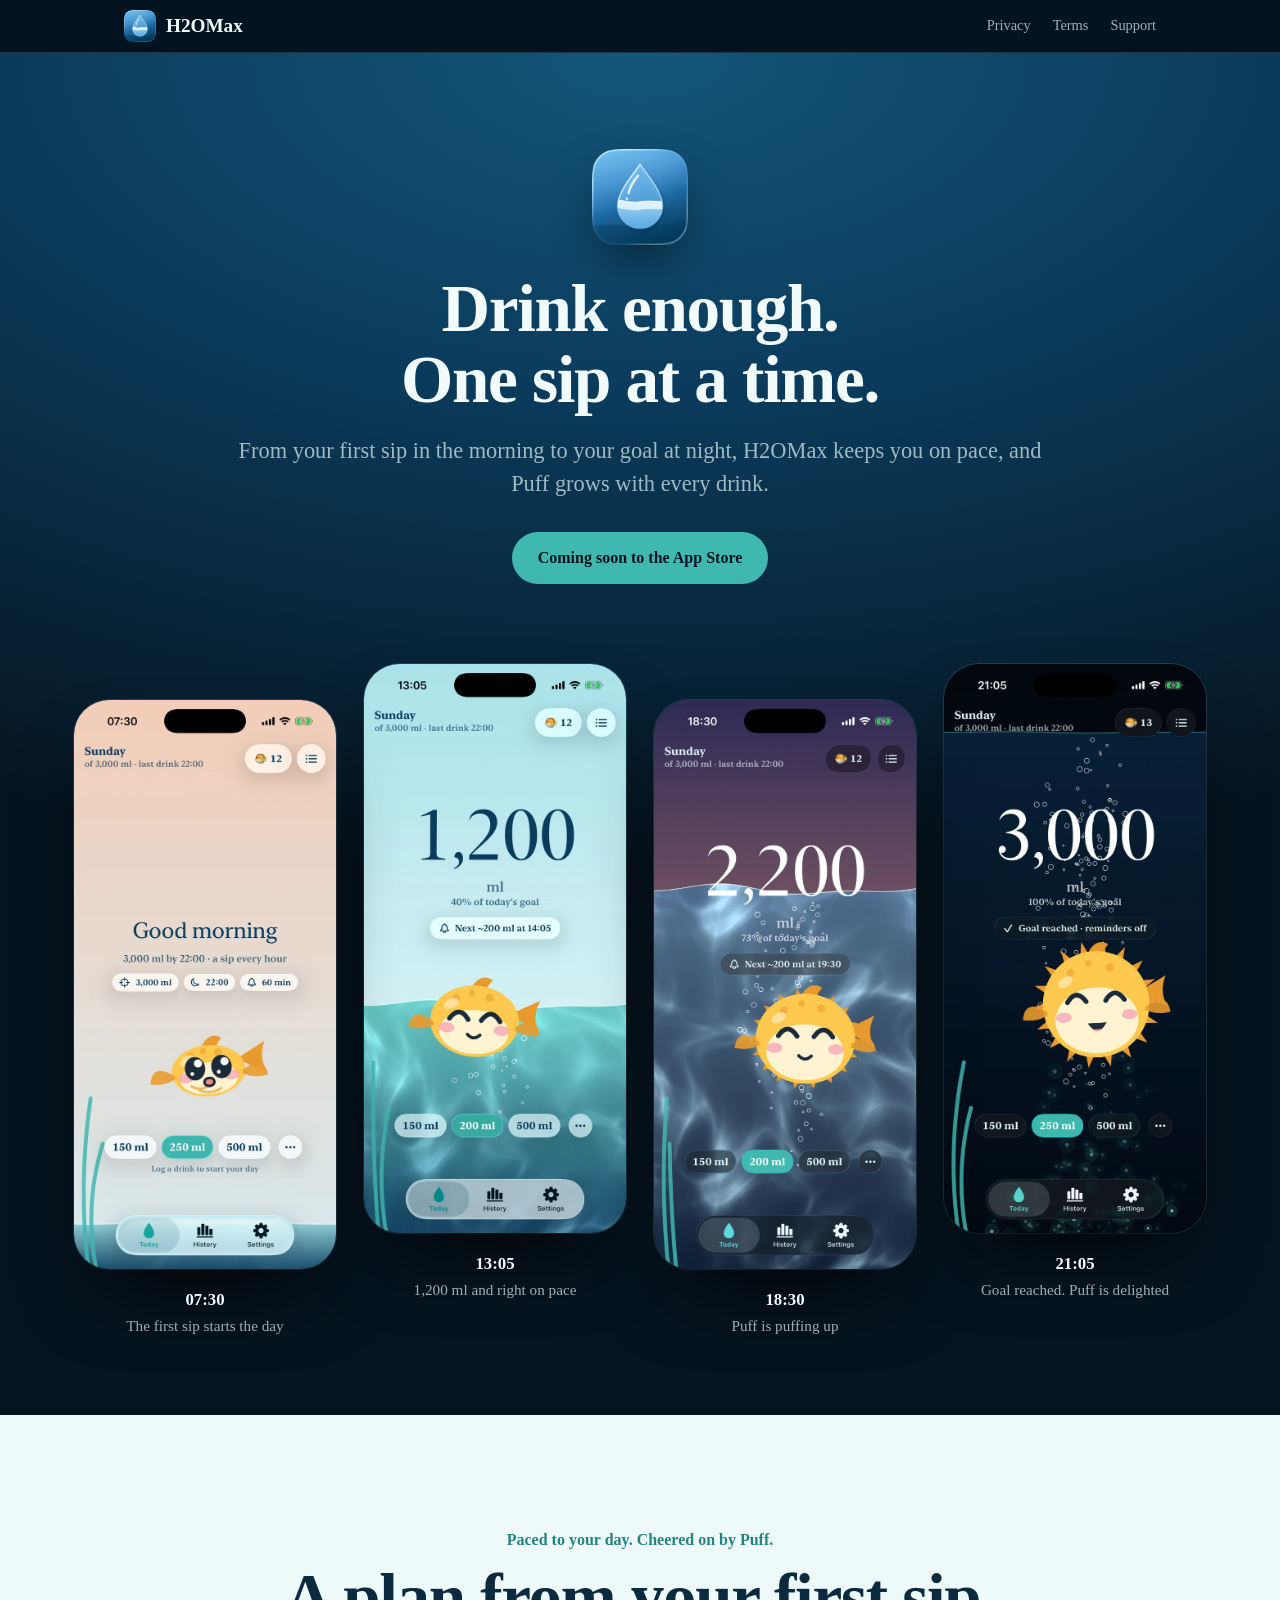
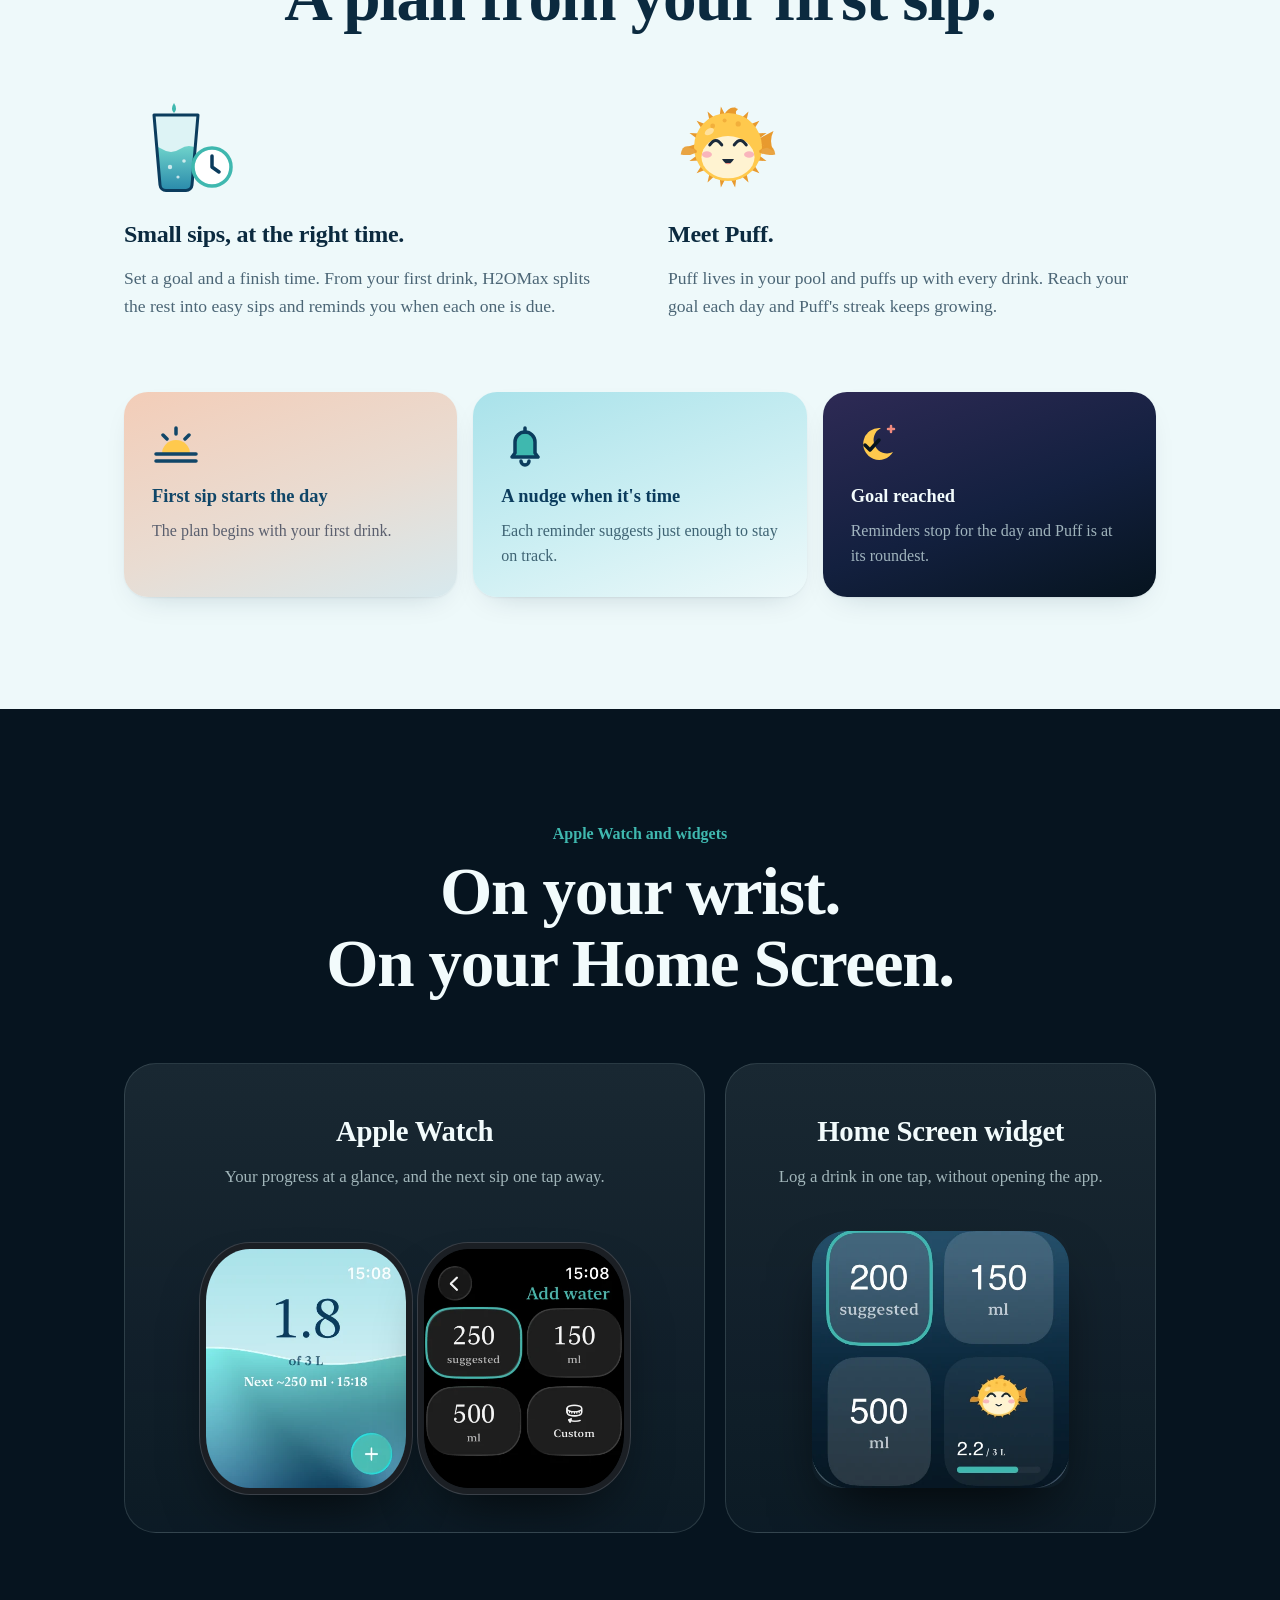
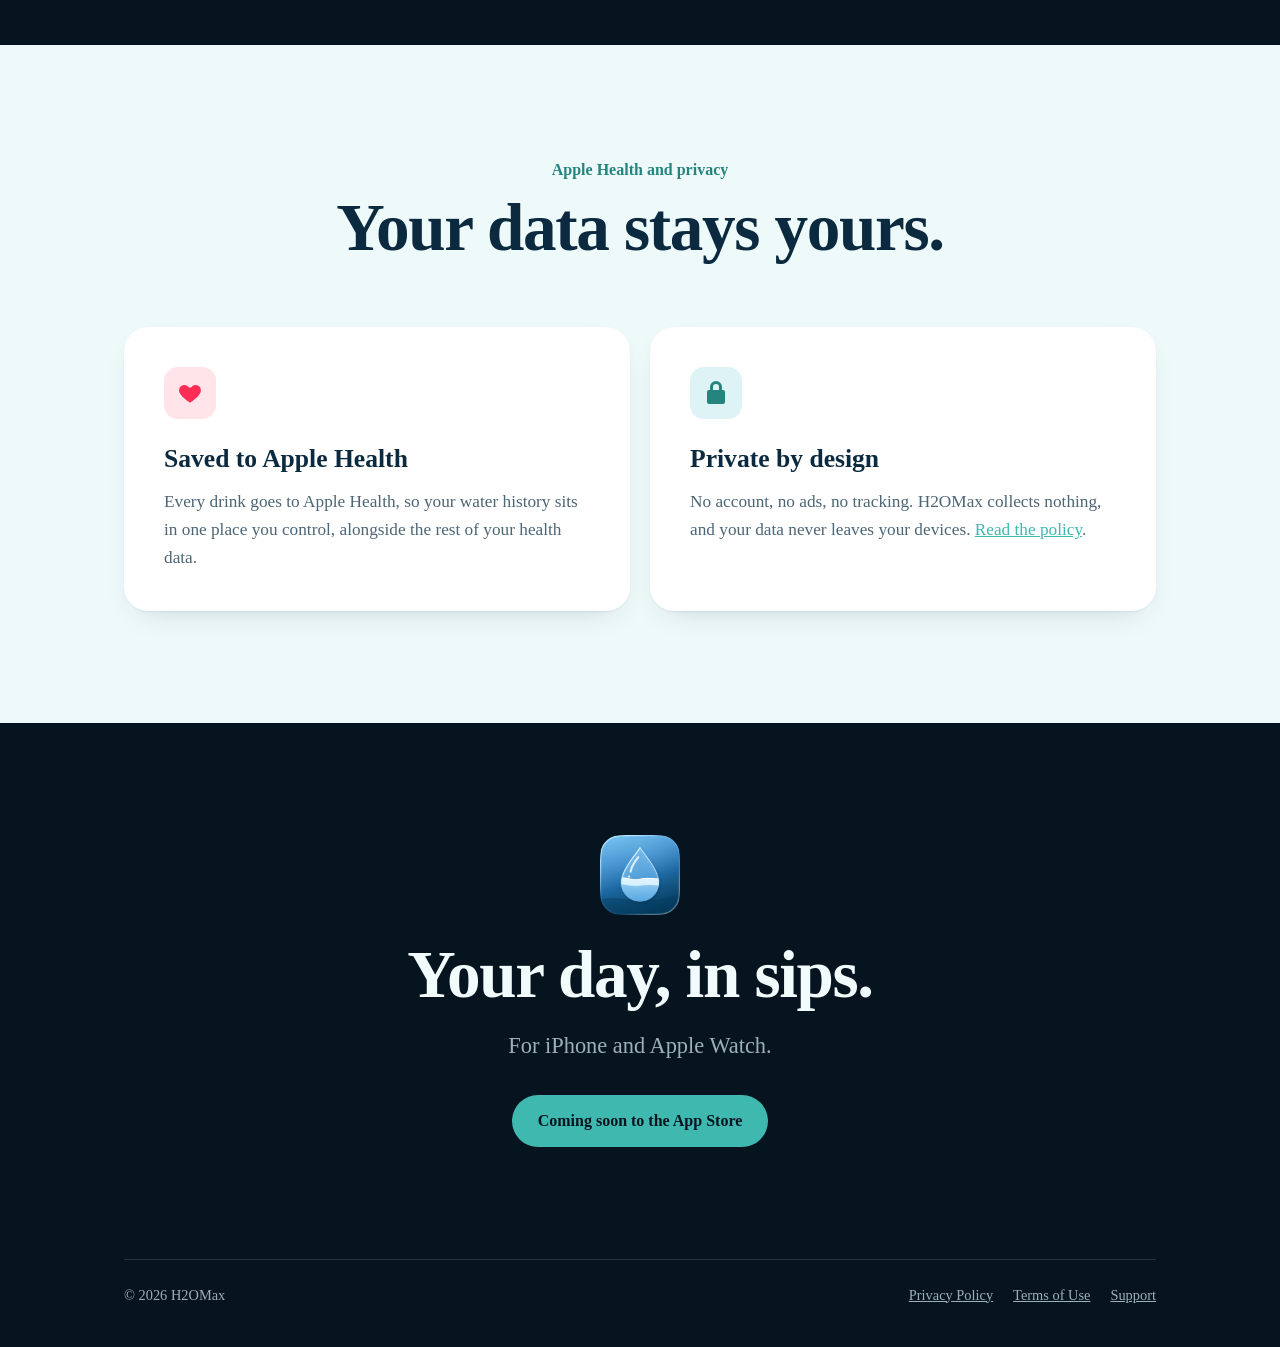
==== index.html @ 4004ba26 "Shorter copy, glass and Puff art, dawn/noon/night step cards, right-aligned footer links" ====
<!doctype html>
<html lang="en">
<head>
<meta charset="utf-8">
<meta name="viewport" content="width=device-width, initial-scale=1">
<title>H2OMax — drink enough water, one sip at a time</title>
<meta name="description" content="H2OMax paces your water through the day, reminds you when it's time for a sip, and saves every drink to Apple Health. With Puff, a pufferfish who lives in your pool.">
<meta property="og:title" content="H2OMax — drink enough water, one sip at a time">
<meta property="og:image" content="https://sajith.me/h2omax-app/img/icon.png">
<link rel="icon" href="img/icon.png">
<link rel="stylesheet" href="style.css">
</head>
<body class="home">
<header class="bar">
  <div class="wrap">
    <nav>
      <a class="brand" href="./"><img src="img/icon.png" alt="">H2OMax</a>
      <div class="links"><a href="privacy.html">Privacy</a><a href="terms.html">Terms</a><a href="support.html">Support</a></div>
    </nav>
  </div>
</header>

<main>
  <section class="hero center">
    <div class="wrap">
      <img class="icon" src="img/icon.png" alt="H2OMax app icon" width="96" height="96">
      <h1 class="headline">Drink enough.<br>One sip at a time.</h1>
      <p class="lede">From your first sip in the morning to your goal at night, H2OMax keeps you on pace, and Puff grows with every drink.</p>
      <a class="badge" href="#">Coming soon to the App Store</a>
    </div>
    <div class="day">
      <figure>
        <img class="phone" src="img/dawn.webp" alt="Dawn, 07:30: Good morning, 0 of 3,000 ml, Puff small and waiting" width="640" height="1391" fetchpriority="high">
        <figcaption><b>07:30</b>The first sip starts the day</figcaption>
      </figure>
      <figure>
        <img class="phone" src="img/noon.webp" alt="Noon, 13:05: 1,200 ml, 40% of the goal, next 200 ml at 14:05" width="640" height="1391">
        <figcaption><b>13:05</b>1,200 ml and right on pace</figcaption>
      </figure>
      <figure>
        <img class="phone" src="img/dusk.webp" alt="Dusk, 18:30: 2,200 ml, 73% of the goal, Puff puffing up" width="640" height="1391" loading="lazy">
        <figcaption><b>18:30</b>Puff is puffing up</figcaption>
      </figure>
      <figure>
        <img class="phone" src="img/night.webp" alt="Night, 21:05: 3,000 ml, goal reached, Puff fully round and happy" width="640" height="1391" loading="lazy">
        <figcaption><b>21:05</b>Goal reached. Puff is delighted</figcaption>
      </figure>
    </div>
  </section>

  <section class="light center">
    <div class="wrap reveal">
      <p class="eyebrow">Paced to your day. Cheered on by Puff.</p>
      <h2 class="headline">A plan from your first sip.</h2>
      <div class="story">
        <div>
          <img class="art-sm" src="img/sips.svg" alt="" width="120" height="100">
          <h3>Small sips, at the right time.</h3>
          <p>Set a goal and a finish time. From your first drink, H2OMax splits the rest into easy sips and reminds you when each one is due.</p>
        </div>
        <div>
          <img class="art-sm" src="img/puff.svg" alt="Puff, happy and fully puffed" width="120" height="100">
          <h3>Meet Puff.</h3>
          <p>Puff lives in your pool and puffs up with every drink. Reach your goal each day and Puff's streak keeps growing.</p>
        </div>
      </div>
      <div class="steps">
        <div class="step dawn"><svg class="ic" viewBox="0 0 48 48" aria-hidden="true"><path d="M10 34a14 14 0 0 1 28 0" fill="#FFC94D"/><path d="M4 34h40M24 8v6M11 15l4 4M37 15l-4 4M4 41h40" stroke="currentColor" stroke-width="3.5" stroke-linecap="round" fill="none"/></svg><h4>First sip starts the day</h4><p>The plan begins with your first drink.</p></div>
        <div class="step noon"><svg class="ic" viewBox="0 0 48 48" aria-hidden="true"><path d="M14 33V22a10 10 0 0 1 20 0v11l3 4H11z" fill="#3FB8AF"/><path d="M14 33V22a10 10 0 0 1 20 0v11l3 4H11z" fill="none" stroke="currentColor" stroke-width="3.5" stroke-linejoin="round"/><path d="M20 41a4 4 0 0 0 8 0M24 8v4" stroke="currentColor" stroke-width="3.5" stroke-linecap="round" fill="none"/></svg><h4>A nudge when it's time</h4><p>Each reminder suggests just enough to stay on track.</p></div>
        <div class="step night"><svg class="ic" viewBox="0 0 48 48" aria-hidden="true"><path d="M30 8a16 16 0 1 0 12 24A13 13 0 0 1 30 8z" fill="#FFC94D"/><path d="M14 25l5 5 9-10" stroke="#06141F" stroke-width="3.5" stroke-linecap="round" stroke-linejoin="round" fill="none"/><path d="M40 6v6M37 9h6" stroke="#F08A7E" stroke-width="2.5" stroke-linecap="round"/></svg><h4>Goal reached</h4><p>Reminders stop for the day and Puff is at its roundest.</p></div>
      </div>
    </div>
  </section>

  <section class="center">
    <div class="wrap reveal">
      <p class="eyebrow">Apple Watch and widgets</p>
      <h2 class="headline">On your wrist.<br>On your Home Screen.</h2>
      <div class="devices">
        <div class="tile">
          <h3>Apple Watch</h3>
          <p>Your progress at a glance, and the next sip one tap away.</p>
          <div class="art">
            <img class="watch" src="img/watch-today.webp" alt="Apple Watch: 1.8 of 3 L, next ~250 ml" width="374" height="446" loading="lazy">
            <img class="watch" src="img/watch-add.webp" alt="Apple Watch Add water screen: 250 suggested, 150 ml, 500 ml, Custom" width="374" height="446" loading="lazy">
          </div>
        </div>
        <div class="tile">
          <h3>Home Screen widget</h3>
          <p>Log a drink in one tap, without opening the app.</p>
          <div class="art">
            <img class="widget" src="img/widget.webp" alt="H2OMax widget: 200 suggested, 150 ml, 500 ml and Puff at 2.2 of 3 L" width="600" height="600" loading="lazy">
          </div>
        </div>
      </div>
    </div>
  </section>

  <section class="light center">
    <div class="wrap reveal">
      <p class="eyebrow">Apple Health and privacy</p>
      <h2 class="headline">Your data stays yours.</h2>
      <div class="pair">
        <div class="step">
          <div class="glyph" style="background:#FFE5E9;color:#FF2D55"><svg width="26" height="26" viewBox="0 0 24 24" fill="currentColor" aria-hidden="true"><path d="M12 21s-7.5-4.6-9.6-9.2C.9 8.3 3 4.5 6.7 4.5c2.1 0 3.6 1.2 4.3 2.5h2c.7-1.3 2.2-2.5 4.3-2.5 3.7 0 5.8 3.8 4.3 7.3C19.5 16.4 12 21 12 21z"/></svg></div>
          <h3>Saved to Apple Health</h3>
          <p>Every drink goes to Apple Health, so your water history sits in one place you control, alongside the rest of your health data.</p>
        </div>
        <div class="step">
          <div class="glyph" style="background:#DDF3F5;color:#24857E"><svg width="24" height="26" viewBox="0 0 24 26" fill="currentColor" aria-hidden="true"><path d="M6 10V7a6 6 0 0 1 12 0v3h1a2 2 0 0 1 2 2v10a2 2 0 0 1-2 2H5a2 2 0 0 1-2-2V12a2 2 0 0 1 2-2h1zm3 0h6V7a3 3 0 0 0-6 0v3z"/></svg></div>
          <h3>Private by design</h3>
          <p>No account, no ads, no tracking. H2OMax collects nothing, and your data never leaves your devices. <a href="privacy.html">Read the policy</a>.</p>
        </div>
      </div>
    </div>
  </section>

  <section class="cta center">
    <div class="wrap reveal">
      <img class="icon" src="img/icon.png" alt="" width="80" height="80" loading="lazy">
      <h2 class="headline">Your day, in sips.</h2>
      <p class="lede">For iPhone and Apple Watch.</p>
      <a class="badge" href="#">Coming soon to the App Store</a>
    </div>
  </section>
</main>

<div class="wrap">
  <footer>
    <span>© 2026 H2OMax</span>
    <div class="legal"><a href="privacy.html">Privacy Policy</a><a href="terms.html">Terms of Use</a><a href="support.html">Support</a></div>
  </footer>
</div>
</body>
</html>
---- style.css ----
:root {
  --glacier: #DDF3F5; --lagoon: #3FB8AF; --tide: #0B3C5D; --ink: #06141F; --coral: #F08A7E;
  --text: #F2FBFC; --sub: rgba(221,243,245,.7); --line: rgba(221,243,245,.14); --card: rgba(221,243,245,.07);
  --light: #EEF9FA; --light-ink: #0B2A3F; --light-sub: #4C6676;
  --serif: "New York", ui-serif, Georgia, serif;
}
* { box-sizing: border-box; }
html { color-scheme: dark; }
body {
  margin: 0; font-family: var(--serif); color: var(--text); line-height: 1.6;
  background: linear-gradient(180deg, #14567A 0%, var(--tide) 35%, var(--ink) 100%) fixed;
  min-height: 100vh; -webkit-font-smoothing: antialiased;
}
body.home { background: var(--ink); }
a { color: var(--lagoon); }
img { display: block; max-width: 100%; height: auto; }
.wrap { max-width: 1080px; margin: 0 auto; padding: 0 24px; }

/* Nav: a translucent bar on the home page, plain on the documents. */
nav { display: flex; align-items: center; gap: 12px; padding: 20px 0; }
nav .brand { display: flex; align-items: center; gap: 10px; color: var(--text); text-decoration: none; font-size: 1.2rem; font-weight: 600; }
nav .brand img { width: 32px; height: 32px; border-radius: 8px; }
nav .links { margin-left: auto; display: flex; gap: 22px; font-size: .9rem; }
nav .links a { color: var(--sub); text-decoration: none; }
nav .links a:hover { color: var(--text); }
.bar { position: sticky; top: 0; z-index: 10; background: rgba(6,20,31,.72); backdrop-filter: saturate(180%) blur(20px); -webkit-backdrop-filter: saturate(180%) blur(20px); border-bottom: 1px solid var(--line); }
.bar nav { padding: 10px 0; }

/* Shared section type */
section { padding: 112px 0; }
.eyebrow { font-size: 1rem; font-weight: 600; color: var(--lagoon); margin: 0 0 10px; }
.headline { font-size: clamp(2.4rem, 6vw, 4.2rem); font-weight: 600; line-height: 1.06; letter-spacing: -.02em; margin: 0; }
.lede { font-size: clamp(1.15rem, 2.2vw, 1.4rem); color: var(--sub); max-width: 36em; margin: 20px auto 0; line-height: 1.45; }
.center { text-align: center; }
.light { background: var(--light); color: var(--light-ink); }
.light .lede, .light p { color: var(--light-sub); }
.light .eyebrow { color: #24857E; }

/* Hero: the day in four screenshots, dawn to night */
.hero { padding: 96px 0 0; overflow: hidden; background: radial-gradient(120% 60% at 50% 0%, #14567A 0%, var(--tide) 40%, var(--ink) 100%); }
.hero .icon { width: 96px; height: 96px; border-radius: 22px; margin: 0 auto 28px; box-shadow: 0 20px 50px -16px rgba(0,0,0,.7); }
.badge { display: inline-block; margin-top: 32px; padding: 13px 26px; border-radius: 999px; background: var(--lagoon); color: var(--ink); font-weight: 600; text-decoration: none; }
.day { display: grid; grid-template-columns: repeat(4, 1fr); gap: 28px; margin: 80px auto 0; max-width: 1180px; padding: 0 24px 112px; }
.day figure { margin: 0; text-align: center; }
.day figure:nth-child(odd) { transform: translateY(36px); }
.day figcaption { margin-top: 18px; font-size: .95rem; color: var(--sub); }
.day figcaption b { display: block; color: var(--text); font-size: 1.05rem; font-weight: 600; }
.phone { border-radius: 13.5% / 6.2%; box-shadow: 0 40px 80px -30px rgba(0,0,0,.85), 0 0 0 1px var(--line); }
@media (max-width: 820px) {
  .day { display: flex; overflow-x: auto; scroll-snap-type: x mandatory; gap: 18px; padding-bottom: 72px; scrollbar-width: none; }
  .day::-webkit-scrollbar { display: none; }
  .day figure { flex: 0 0 62%; scroll-snap-align: center; }
  .day figure:nth-child(odd) { transform: none; }
}

/* Paced to your day + Puff */
.story { display: grid; grid-template-columns: 1fr 1fr; gap: 56px; margin-top: 64px; text-align: left; }
.story h3 { font-size: 1.5rem; font-weight: 600; margin: 0 0 10px; letter-spacing: -.01em; }
.story p { margin: 0; font-size: 1.1rem; line-height: 1.6; }
.steps { display: grid; grid-template-columns: repeat(3, 1fr); gap: 16px; margin-top: 72px; }
.step { background: #fff; border-radius: 24px; padding: 28px; text-align: left; box-shadow: 0 1px 2px rgba(11,42,63,.06), 0 12px 32px -18px rgba(11,42,63,.25); }
.step .n { font-size: 2.6rem; font-weight: 300; color: #24857E; line-height: 1; }
.step h4 { font-size: 1.15rem; margin: 14px 0 6px; font-weight: 600; color: var(--light-ink); }
.step p { margin: 0; font-size: 1rem; }

/* Apple Watch + widget */
.devices { display: grid; grid-template-columns: 1.35fr 1fr; gap: 20px; margin-top: 64px; }
.tile { background: linear-gradient(180deg, rgba(221,243,245,.09), rgba(221,243,245,.03)); border: 1px solid var(--line); border-radius: 32px; padding: 44px 36px 0; overflow: hidden; display: flex; flex-direction: column; }
.tile h3 { font-size: 1.8rem; font-weight: 600; margin: 0 0 10px; letter-spacing: -.01em; }
.tile p { margin: 0; color: var(--sub); font-size: 1.05rem; }
.tile .art { margin-top: auto; padding-top: 40px; display: flex; justify-content: center; align-items: flex-end; gap: 18px; }
.watch { width: 44%; max-width: 200px; border-radius: 22%; box-shadow: 0 0 0 6px #1b1f24, 0 0 0 7px #3a4048, 0 30px 60px -20px rgba(0,0,0,.8); margin-bottom: 44px; }
.widget { width: 72%; max-width: 280px; border-radius: 24px; margin-bottom: 44px; box-shadow: 0 30px 60px -20px rgba(0,0,0,.8); }

/* Health + privacy */
.pair { display: grid; grid-template-columns: 1fr 1fr; gap: 20px; margin-top: 64px; text-align: left; }
.pair .step { padding: 40px; }
.pair .glyph { width: 52px; height: 52px; border-radius: 14px; display: grid; place-items: center; font-size: 1.6rem; }
.pair h3 { font-size: 1.6rem; margin: 20px 0 8px; font-weight: 600; color: var(--light-ink); }
.pair p { margin: 0; font-size: 1.08rem; }

.cta { padding: 112px 0; }
.cta .icon { width: 80px; height: 80px; border-radius: 18px; margin: 0 auto 24px; }

@media (max-width: 820px) {
  section { padding: 80px 0; }
  .story, .steps, .devices, .pair { grid-template-columns: 1fr; }
  .story { gap: 32px; }
}

/* Sections rise in as they scroll into view, where supported. */
@media (prefers-reduced-motion: no-preference) {
  @supports (animation-timeline: view()) {
    .reveal { animation: rise linear both; animation-timeline: view(); animation-range: entry 0% entry 40%; }
    @keyframes rise { from { opacity: 0; transform: translateY(40px); } }
  }
}

/* Documents (privacy, terms, support) */
.doc { max-width: 720px; padding: 24px 0 64px; }
.doc h1 { font-weight: 400; font-size: 2.4rem; margin-bottom: 0; }
.doc .updated { color: var(--sub); margin-top: 4px; }
.doc h2 { font-size: 1.3rem; margin-top: 2em; }
footer { border-top: 1px solid var(--line); padding: 24px 0 40px; color: var(--sub); font-size: .9rem; display: flex; gap: 20px; flex-wrap: wrap; }
footer a { color: var(--sub); }
footer { align-items: center; }
footer .legal { margin-left: auto; display: flex; gap: 20px; flex-wrap: wrap; }

/* Story art and themed step cards (dawn, noon, night as in the app) */
.art-sm { width: 120px; height: 100px; margin-bottom: 18px; }
.step .ic { width: 48px; height: 48px; display: block; }
.step.dawn { background: linear-gradient(160deg, #F3CDB8 0%, #E9DCD2 55%, #D7E9EE 100%); color: #104668; }
.step.noon { background: linear-gradient(160deg, #A9E2EA 0%, #CDEFF3 55%, #EEF9FA 100%); color: #0B3C5D; }
.step.night { background: linear-gradient(160deg, #2E2A55 0%, #13203F 55%, #06141F 100%); color: var(--text); }
.step.dawn h4, .step.noon h4 { color: inherit; }
.step.dawn p { color: #5A5F6E; } .step.noon p { color: #3F6474; }
.step.night h4 { color: var(--text); } .step.night p { color: var(--sub); }
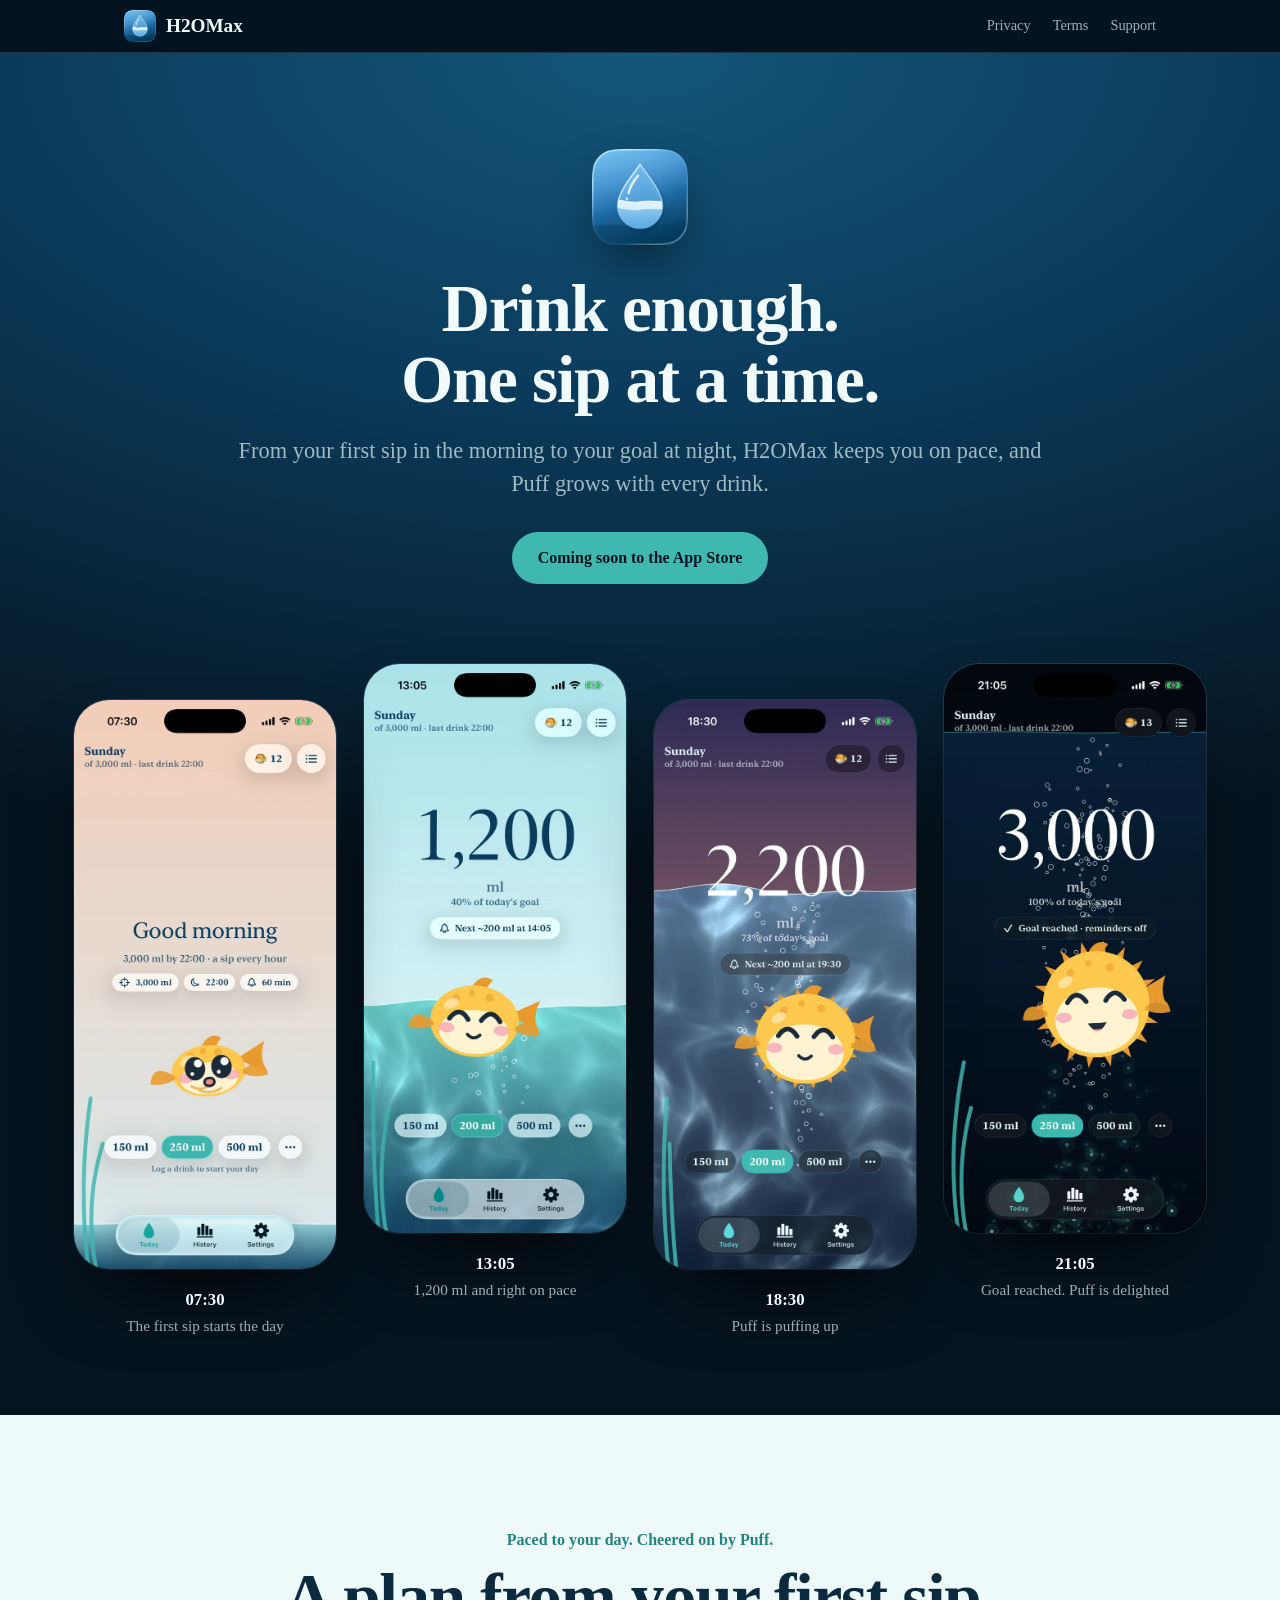
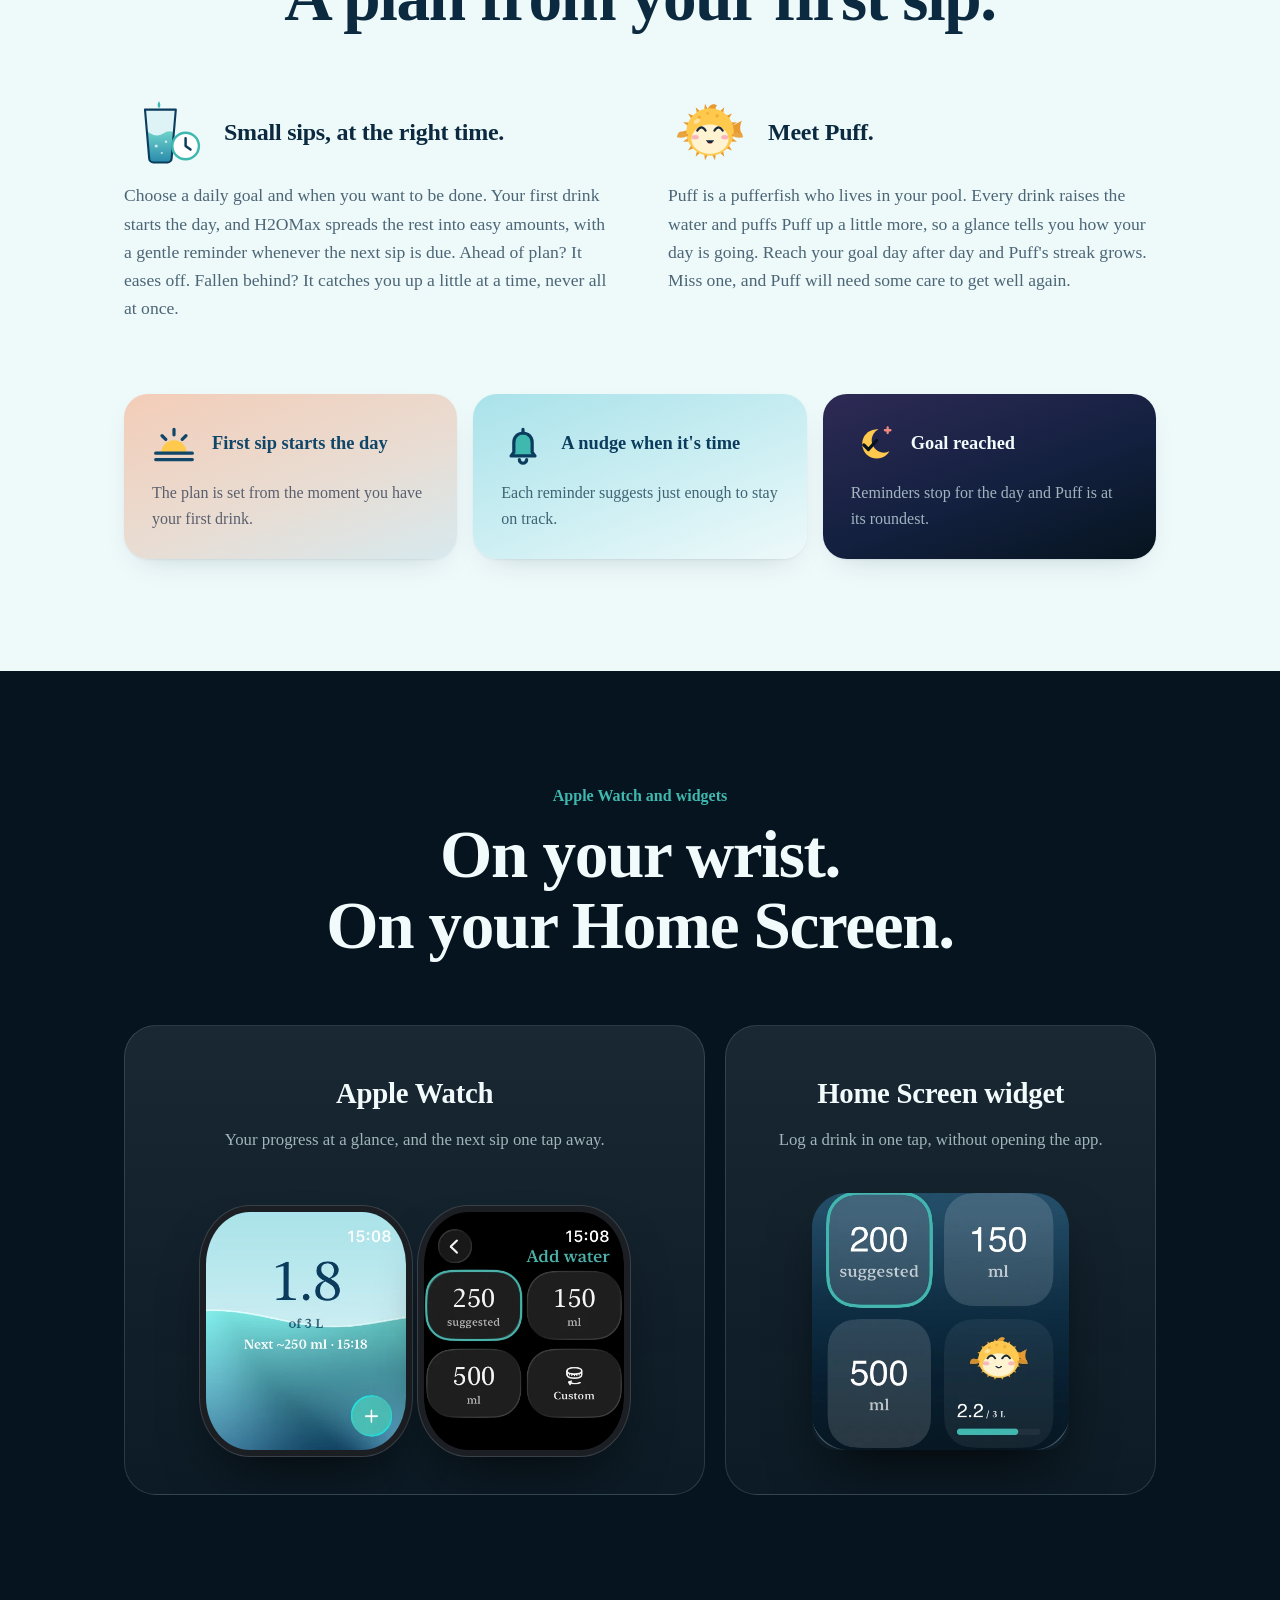
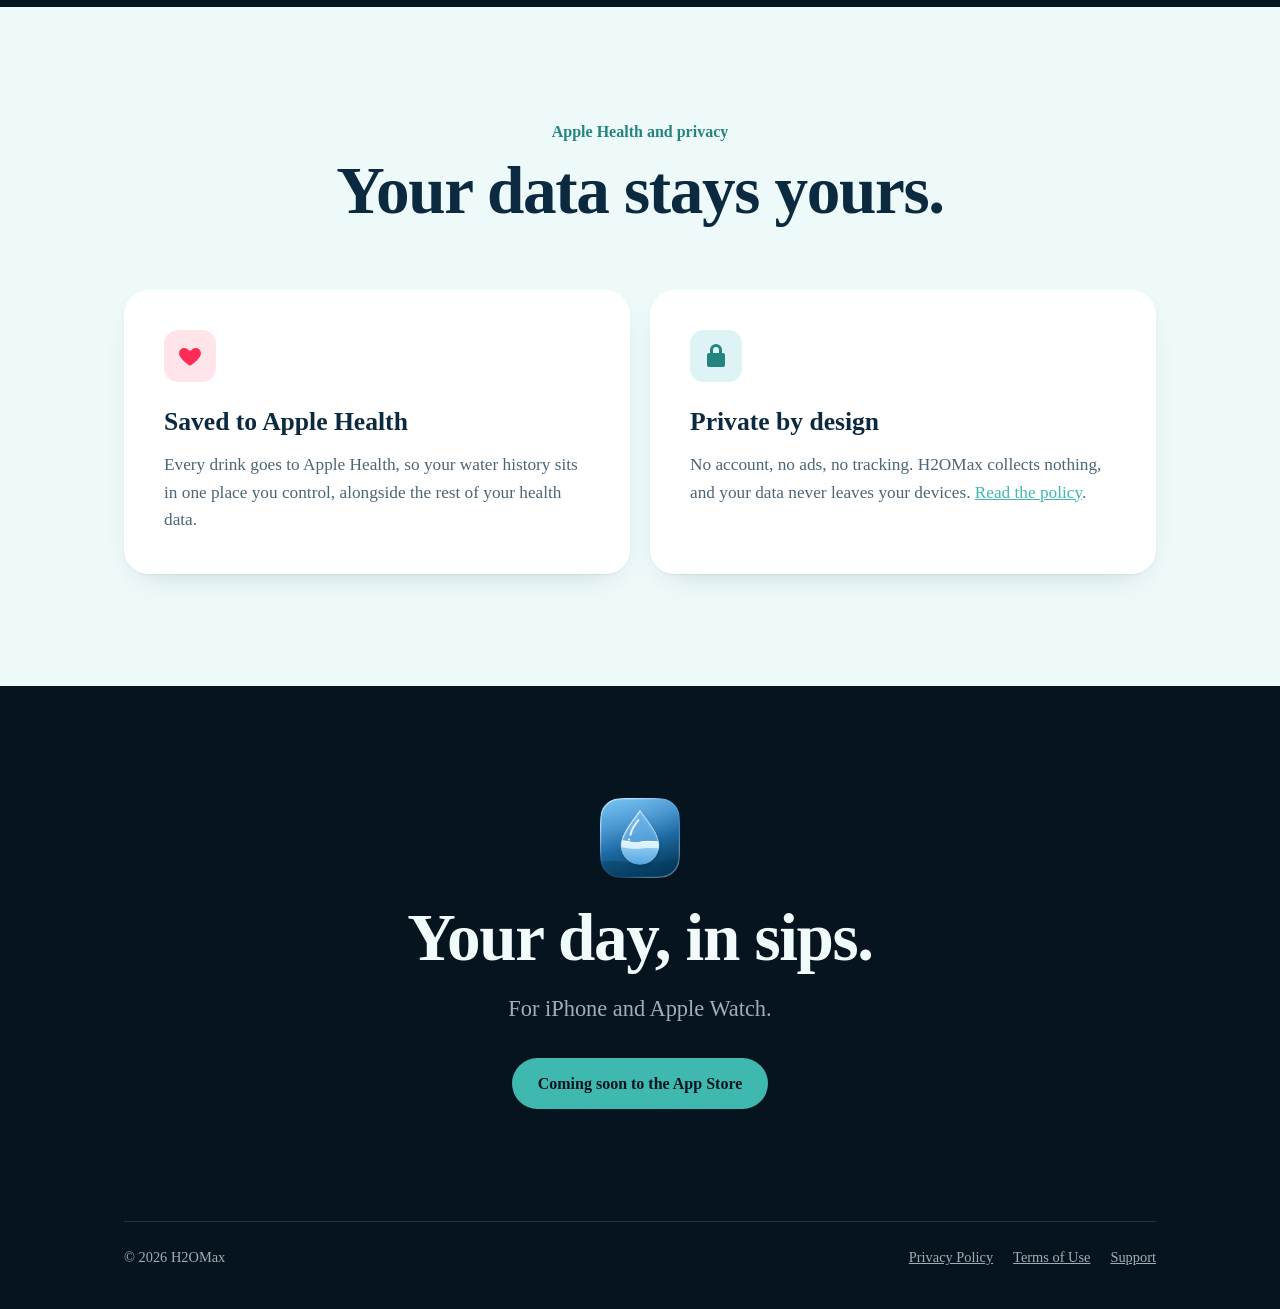
==== commit 4100871f: "Plan section: restore the full descriptions" ====
--- a/index.html
+++ b/index.html
@@ -56,16 +56,16 @@
         <div>
           <img class="art-sm" src="img/sips.svg" alt="" width="120" height="100">
           <h3>Small sips, at the right time.</h3>
-          <p>Set a goal and a finish time. From your first drink, H2OMax splits the rest into easy sips and reminds you when each one is due.</p>
+          <p>Choose a daily goal and when you want to be done. Your first drink starts the day, and H2OMax spreads the rest into easy amounts, with a gentle reminder whenever the next sip is due. Ahead of plan? It eases off. Fallen behind? It catches you up a little at a time, never all at once.</p>
         </div>
         <div>
           <img class="art-sm" src="img/puff.svg" alt="Puff, happy and fully puffed" width="120" height="100">
           <h3>Meet Puff.</h3>
-          <p>Puff lives in your pool and puffs up with every drink. Reach your goal each day and Puff's streak keeps growing.</p>
+          <p>Puff is a pufferfish who lives in your pool. Every drink raises the water and puffs Puff up a little more, so a glance tells you how your day is going. Reach your goal day after day and Puff's streak grows. Miss one, and Puff will need some care to get well again.</p>
         </div>
       </div>
       <div class="steps">
-        <div class="step dawn"><svg class="ic" viewBox="0 0 48 48" aria-hidden="true"><path d="M10 34a14 14 0 0 1 28 0" fill="#FFC94D"/><path d="M4 34h40M24 8v6M11 15l4 4M37 15l-4 4M4 41h40" stroke="currentColor" stroke-width="3.5" stroke-linecap="round" fill="none"/></svg><h4>First sip starts the day</h4><p>The plan begins with your first drink.</p></div>
+        <div class="step dawn"><svg class="ic" viewBox="0 0 48 48" aria-hidden="true"><path d="M10 34a14 14 0 0 1 28 0" fill="#FFC94D"/><path d="M4 34h40M24 8v6M11 15l4 4M37 15l-4 4M4 41h40" stroke="currentColor" stroke-width="3.5" stroke-linecap="round" fill="none"/></svg><h4>First sip starts the day</h4><p>The plan is set from the moment you have your first drink.</p></div>
         <div class="step noon"><svg class="ic" viewBox="0 0 48 48" aria-hidden="true"><path d="M14 33V22a10 10 0 0 1 20 0v11l3 4H11z" fill="#3FB8AF"/><path d="M14 33V22a10 10 0 0 1 20 0v11l3 4H11z" fill="none" stroke="currentColor" stroke-width="3.5" stroke-linejoin="round"/><path d="M20 41a4 4 0 0 0 8 0M24 8v4" stroke="currentColor" stroke-width="3.5" stroke-linecap="round" fill="none"/></svg><h4>A nudge when it's time</h4><p>Each reminder suggests just enough to stay on track.</p></div>
         <div class="step night"><svg class="ic" viewBox="0 0 48 48" aria-hidden="true"><path d="M30 8a16 16 0 1 0 12 24A13 13 0 0 1 30 8z" fill="#FFC94D"/><path d="M14 25l5 5 9-10" stroke="#06141F" stroke-width="3.5" stroke-linecap="round" stroke-linejoin="round" fill="none"/><path d="M40 6v6M37 9h6" stroke="#F08A7E" stroke-width="2.5" stroke-linecap="round"/></svg><h4>Goal reached</h4><p>Reminders stop for the day and Puff is at its roundest.</p></div>
       </div>
--- a/style.css
+++ b/style.css
@@ -115,3 +115,10 @@
 .step.dawn h4, .step.noon h4 { color: inherit; }
 .step.dawn p { color: #5A5F6E; } .step.noon p { color: #3F6474; }
 .step.night h4 { color: var(--text); } .step.night p { color: var(--sub); }
+
+/* Icon beside the heading, description full width below */
+.story > div, .steps .step { display: grid; grid-template-columns: auto 1fr; column-gap: 16px; align-items: center; align-content: start; }
+.story > div > p, .steps .step > p { grid-column: 1 / -1; margin-top: 14px; }
+.story .art-sm { width: 84px; height: 70px; margin: 0; }
+.story h3, .steps .step h4 { margin: 0; }
+.steps .step .ic { width: 44px; height: 44px; }
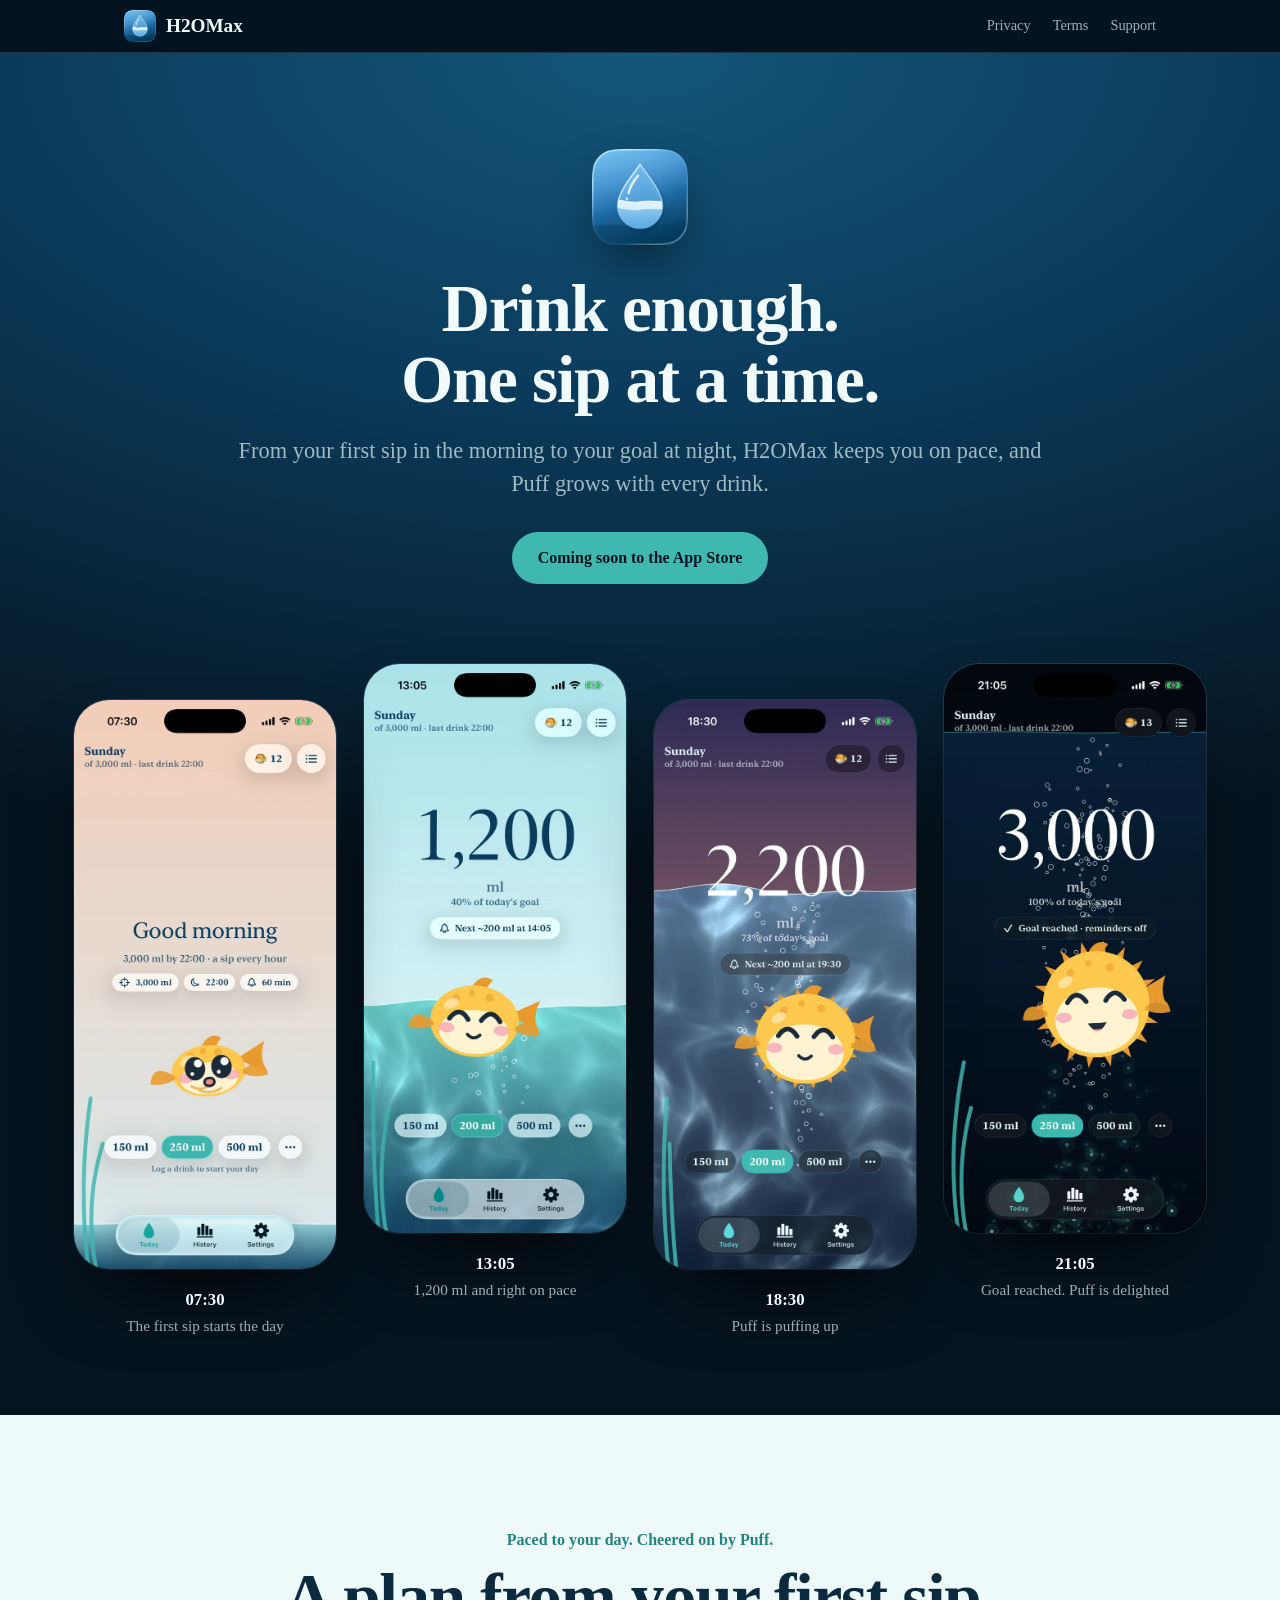
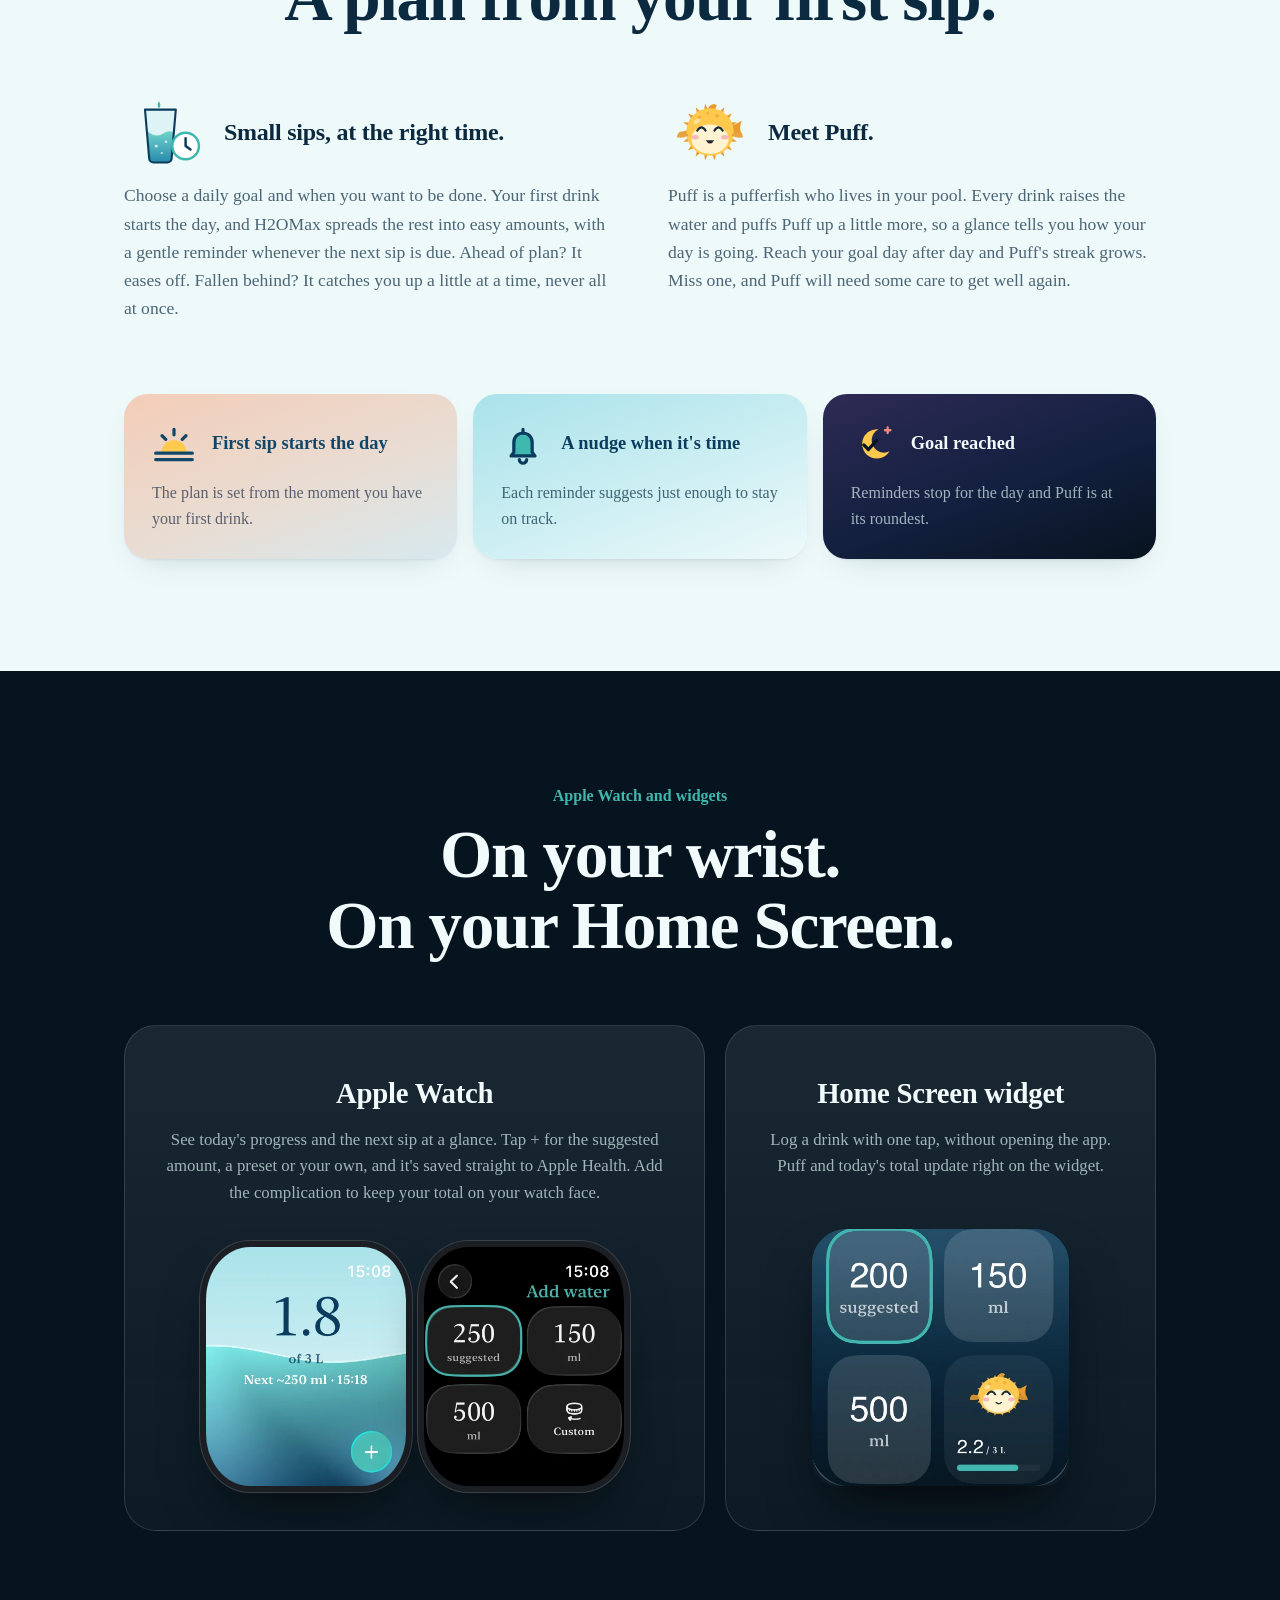
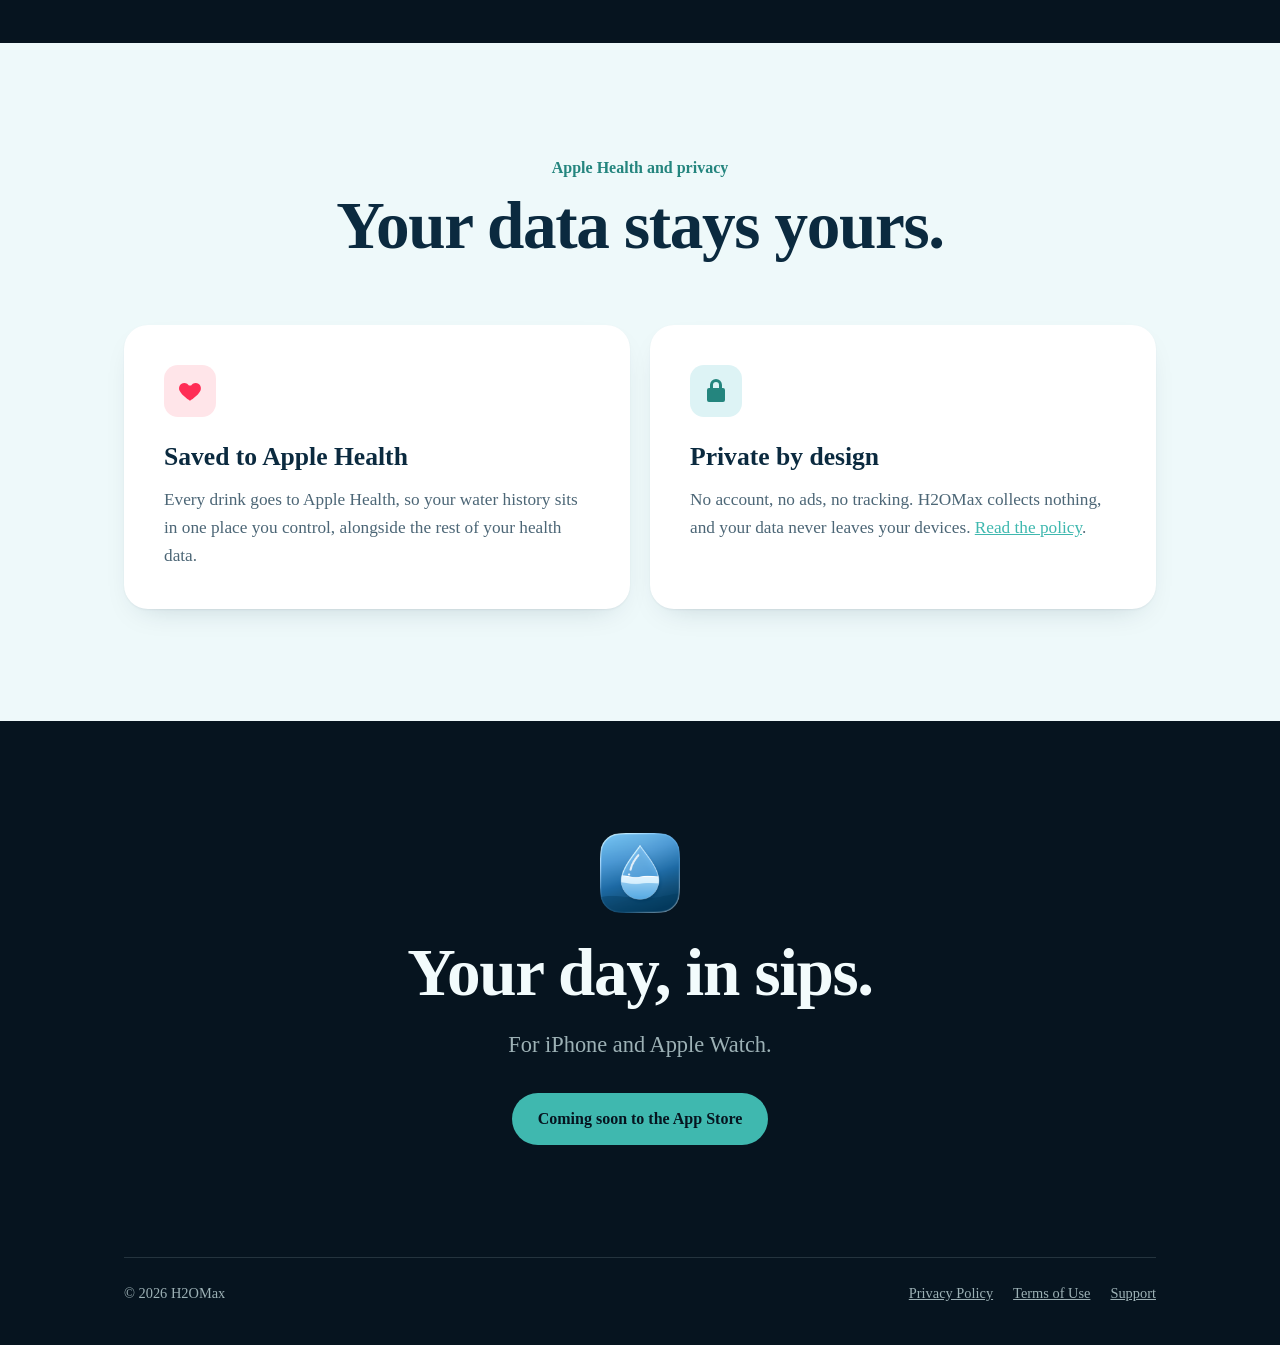
==== commit f51a8ed0: "Watch and widget: restore the full descriptions" ====
--- a/index.html
+++ b/index.html
@@ -79,7 +79,7 @@
       <div class="devices">
         <div class="tile">
           <h3>Apple Watch</h3>
-          <p>Your progress at a glance, and the next sip one tap away.</p>
+          <p>See today's progress and the next sip at a glance. Tap + for the suggested amount, a preset or your own, and it's saved straight to Apple Health. Add the complication to keep your total on your watch face.</p>
           <div class="art">
             <img class="watch" src="img/watch-today.webp" alt="Apple Watch: 1.8 of 3 L, next ~250 ml" width="374" height="446" loading="lazy">
             <img class="watch" src="img/watch-add.webp" alt="Apple Watch Add water screen: 250 suggested, 150 ml, 500 ml, Custom" width="374" height="446" loading="lazy">
@@ -87,7 +87,7 @@
         </div>
         <div class="tile">
           <h3>Home Screen widget</h3>
-          <p>Log a drink in one tap, without opening the app.</p>
+          <p>Log a drink with one tap, without opening the app. Puff and today's total update right on the widget.</p>
           <div class="art">
             <img class="widget" src="img/widget.webp" alt="H2OMax widget: 200 suggested, 150 ml, 500 ml and Puff at 2.2 of 3 L" width="600" height="600" loading="lazy">
           </div>
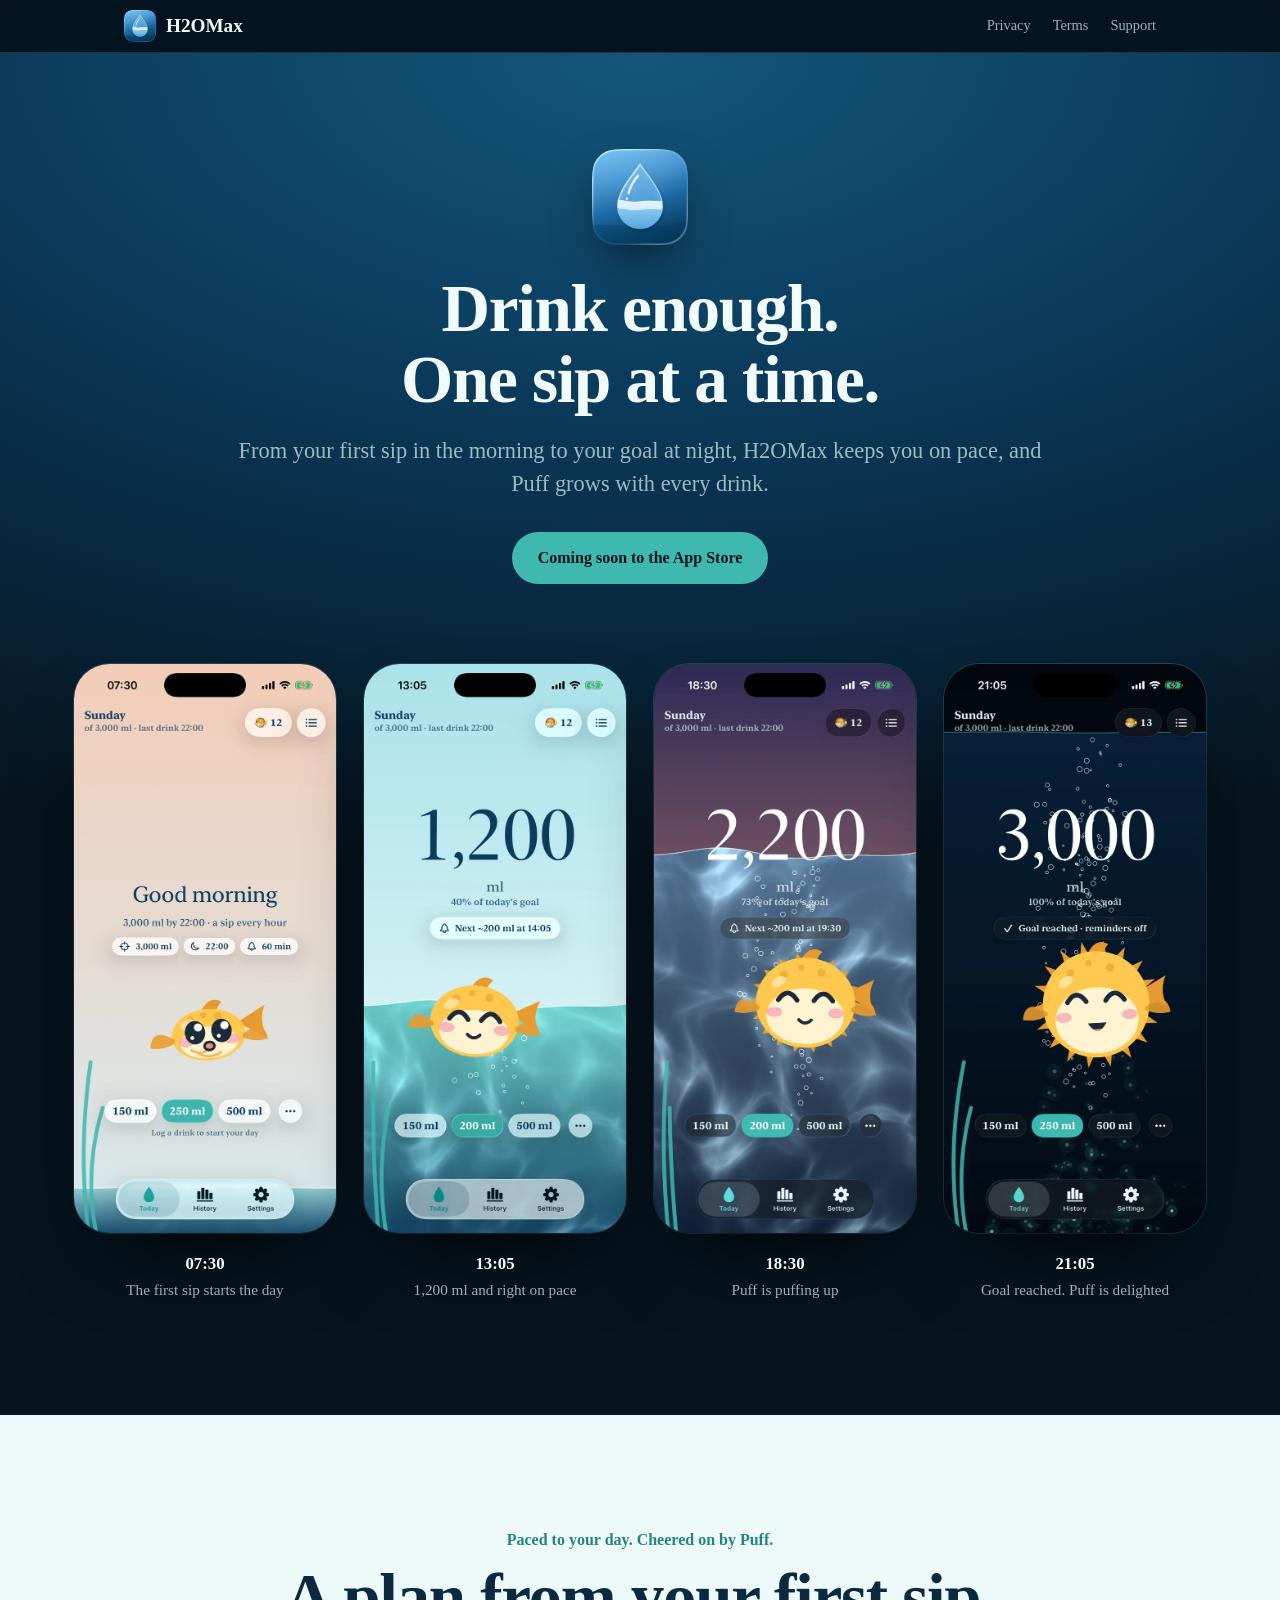
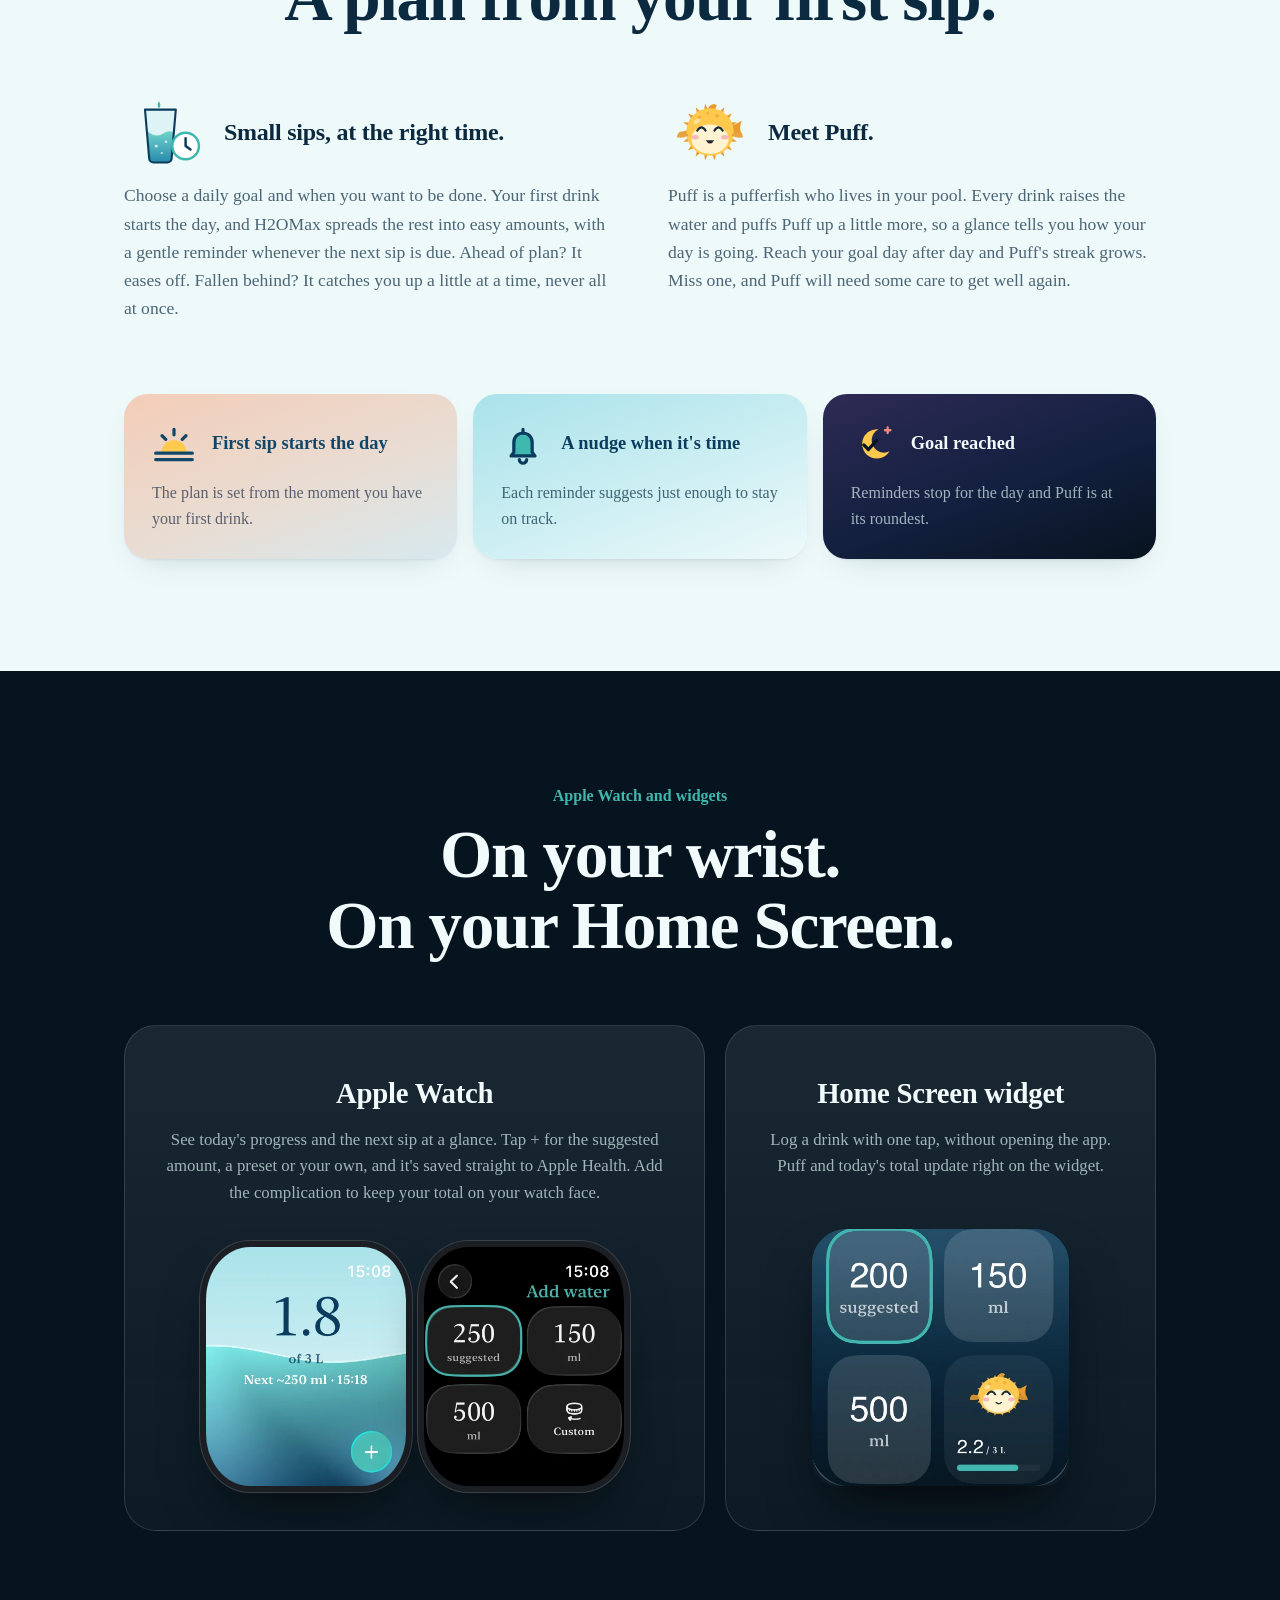
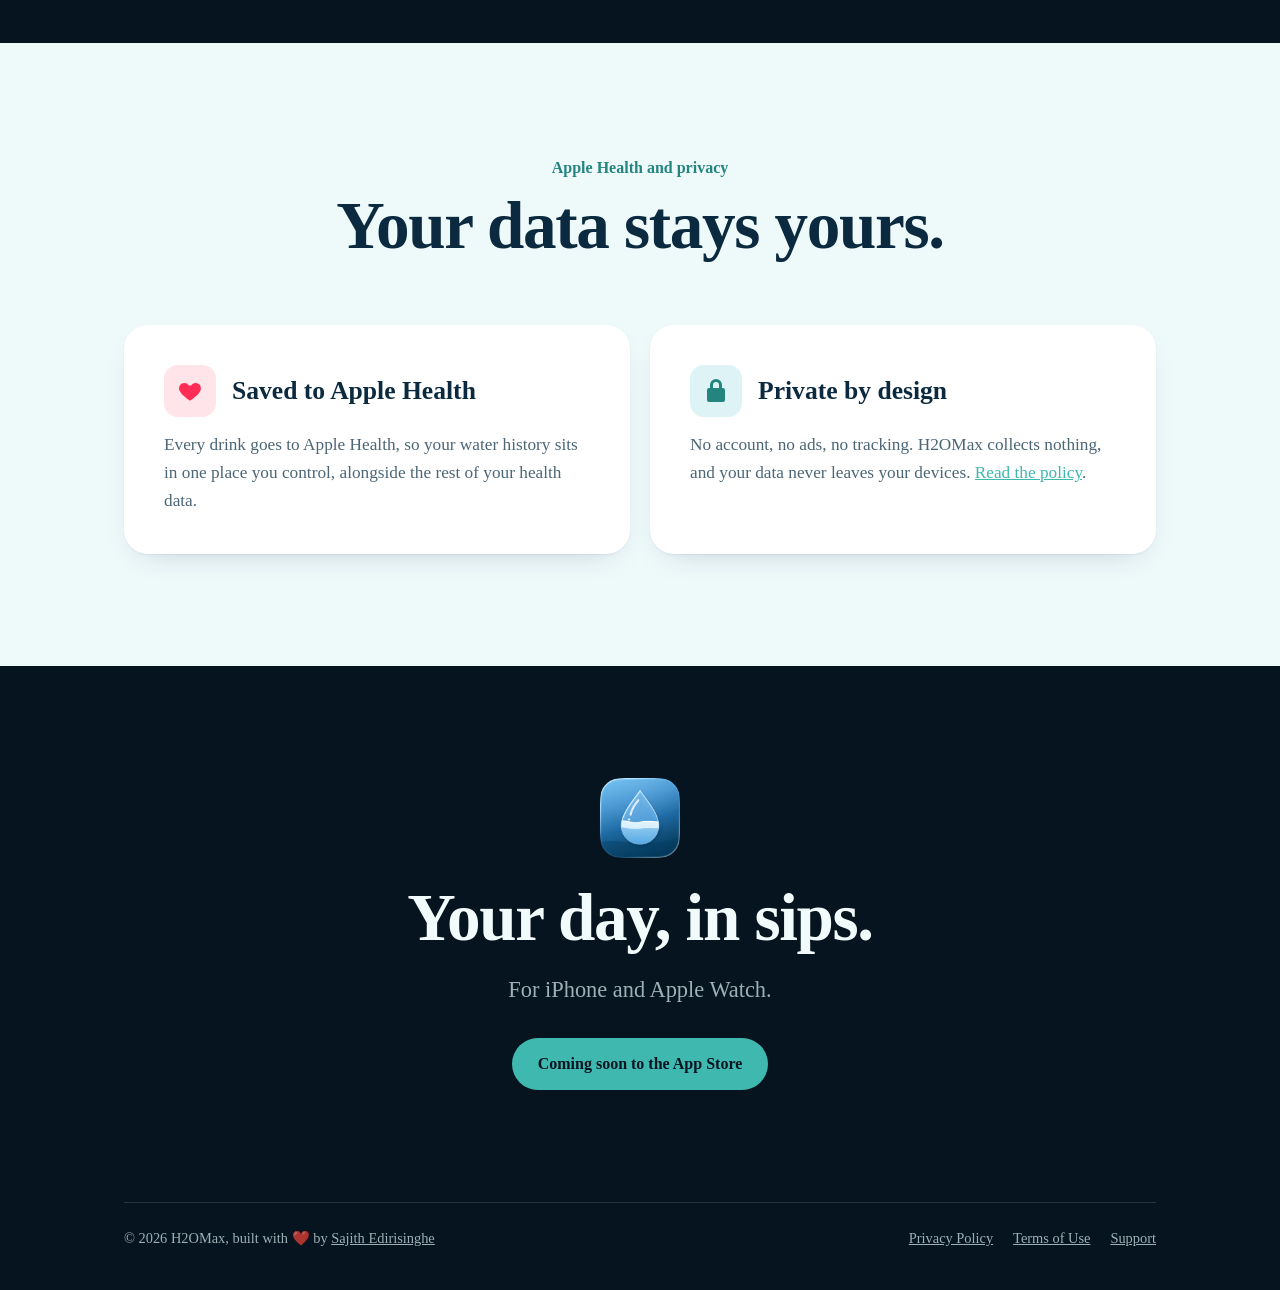
==== commit 475cc8ed: "Footer: built with love by Sajith Edirisinghe" ====
--- a/index.html
+++ b/index.html
@@ -127,7 +127,7 @@
 
 <div class="wrap">
   <footer>
-    <span>© 2026 H2OMax</span>
+    <span>© 2026 H2OMax, built with ❤️ by <a href="https://sajith.me">Sajith Edirisinghe</a></span>
     <div class="legal"><a href="privacy.html">Privacy Policy</a><a href="terms.html">Terms of Use</a><a href="support.html">Support</a></div>
   </footer>
 </div>
--- a/style.css
+++ b/style.css
@@ -42,7 +42,6 @@
 .badge { display: inline-block; margin-top: 32px; padding: 13px 26px; border-radius: 999px; background: var(--lagoon); color: var(--ink); font-weight: 600; text-decoration: none; }
 .day { display: grid; grid-template-columns: repeat(4, 1fr); gap: 28px; margin: 80px auto 0; max-width: 1180px; padding: 0 24px 112px; }
 .day figure { margin: 0; text-align: center; }
-.day figure:nth-child(odd) { transform: translateY(36px); }
 .day figcaption { margin-top: 18px; font-size: .95rem; color: var(--sub); }
 .day figcaption b { display: block; color: var(--text); font-size: 1.05rem; font-weight: 600; }
 .phone { border-radius: 13.5% / 6.2%; box-shadow: 0 40px 80px -30px rgba(0,0,0,.85), 0 0 0 1px var(--line); }
@@ -50,7 +49,6 @@
   .day { display: flex; overflow-x: auto; scroll-snap-type: x mandatory; gap: 18px; padding-bottom: 72px; scrollbar-width: none; }
   .day::-webkit-scrollbar { display: none; }
   .day figure { flex: 0 0 62%; scroll-snap-align: center; }
-  .day figure:nth-child(odd) { transform: none; }
 }
 
 /* Paced to your day + Puff */
@@ -122,3 +120,6 @@
 .story .art-sm { width: 84px; height: 70px; margin: 0; }
 .story h3, .steps .step h4 { margin: 0; }
 .steps .step .ic { width: 44px; height: 44px; }
+.pair .step { display: grid; grid-template-columns: auto 1fr; column-gap: 16px; align-items: center; align-content: start; }
+.pair .step h3 { margin: 0; }
+.pair .step p { grid-column: 1 / -1; margin-top: 14px; }
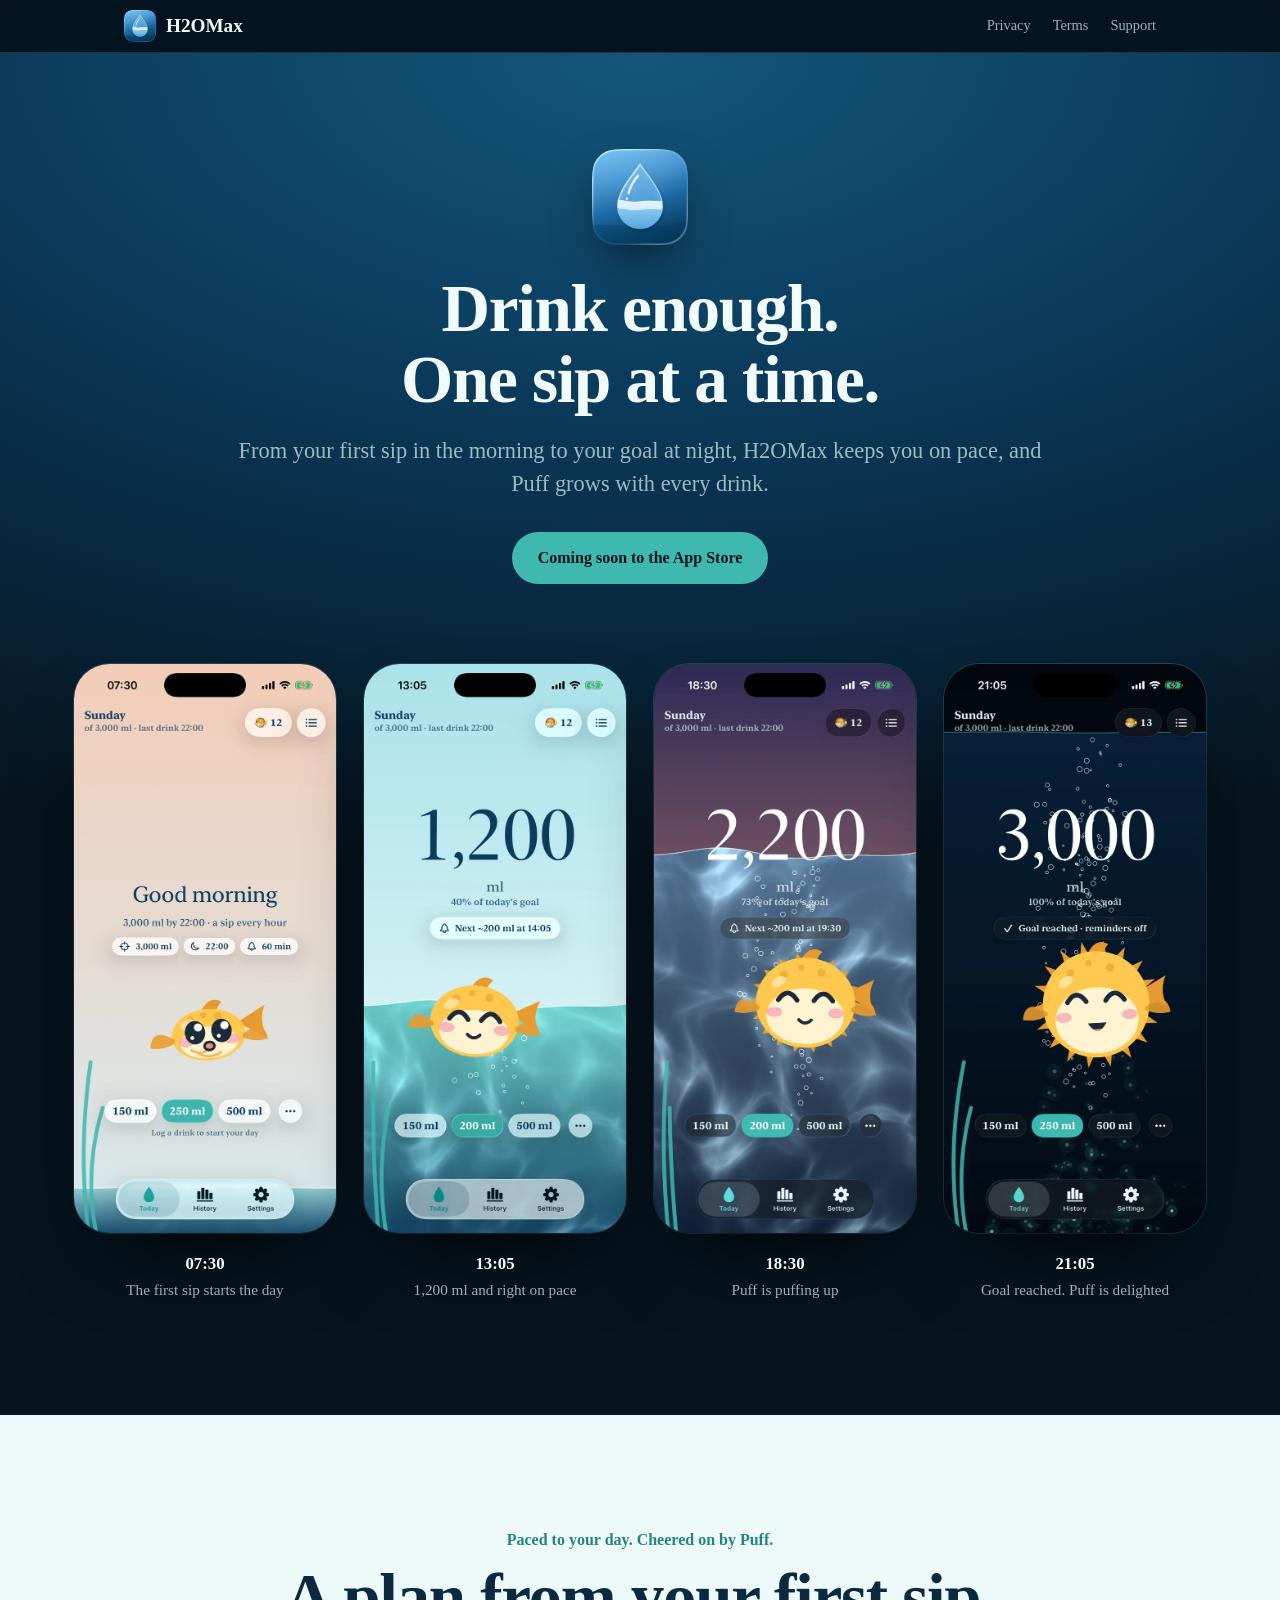
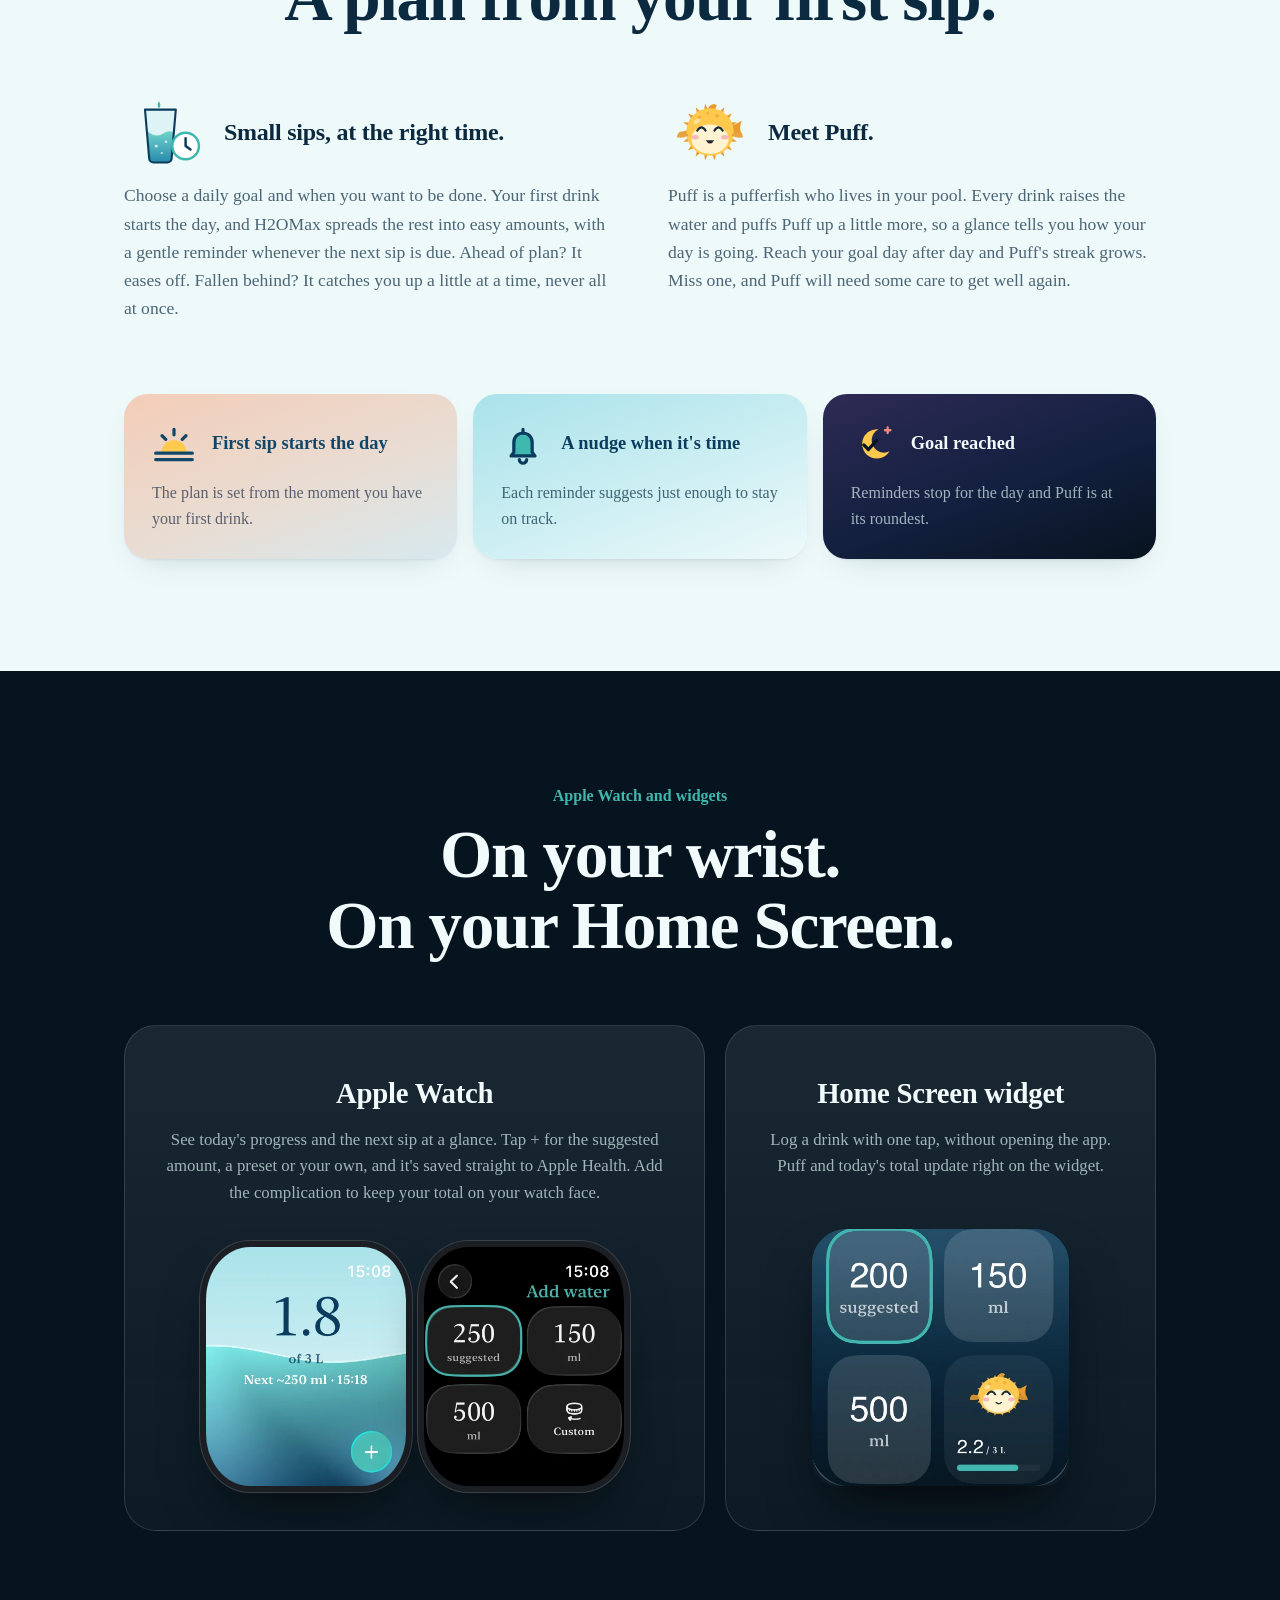
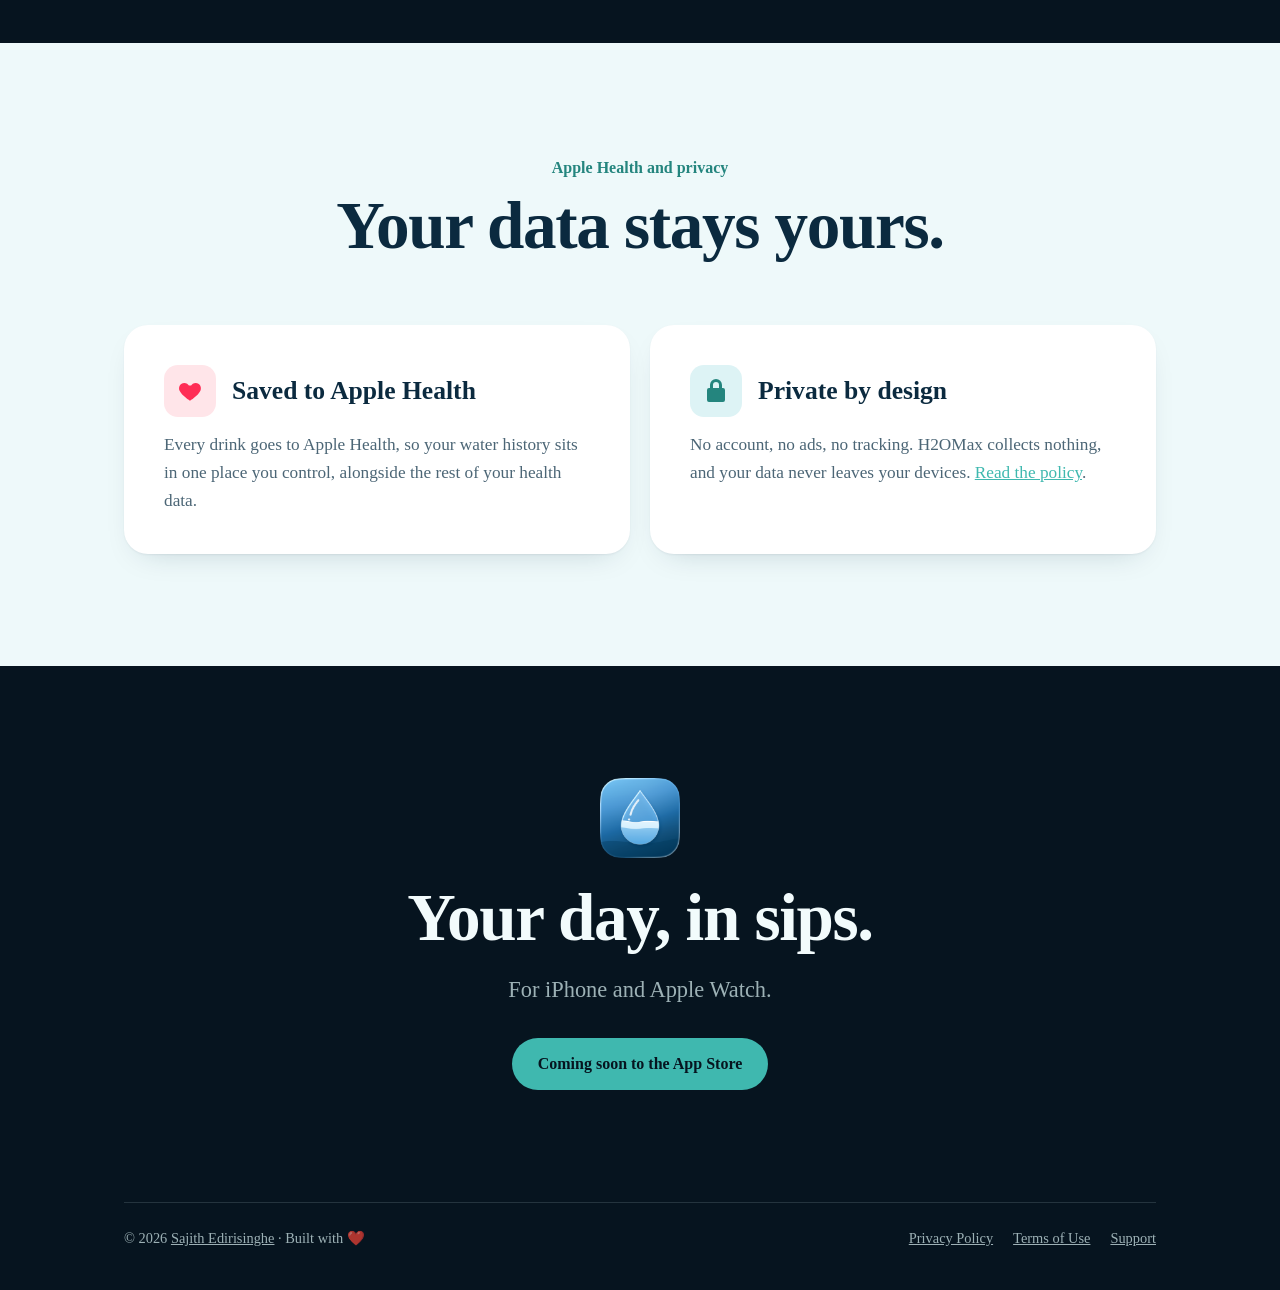
==== commit 43e84445: "Footer: copyright to Sajith Edirisinghe; stack and centre on mobile" ====
--- a/index.html
+++ b/index.html
@@ -127,7 +127,7 @@
 
 <div class="wrap">
   <footer>
-    <span>© 2026 H2OMax, built with ❤️ by <a href="https://sajith.me">Sajith Edirisinghe</a></span>
+    <span>© 2026 <a href="https://sajith.me">Sajith Edirisinghe</a> · Built with ❤️</span>
     <div class="legal"><a href="privacy.html">Privacy Policy</a><a href="terms.html">Terms of Use</a><a href="support.html">Support</a></div>
   </footer>
 </div>
--- a/style.css
+++ b/style.css
@@ -123,3 +123,7 @@
 .pair .step { display: grid; grid-template-columns: auto 1fr; column-gap: 16px; align-items: center; align-content: start; }
 .pair .step h3 { margin: 0; }
 .pair .step p { grid-column: 1 / -1; margin-top: 14px; }
+@media (max-width: 640px) {
+  footer { flex-direction: column; text-align: center; gap: 12px; }
+  footer .legal { margin-left: 0; justify-content: center; }
+}
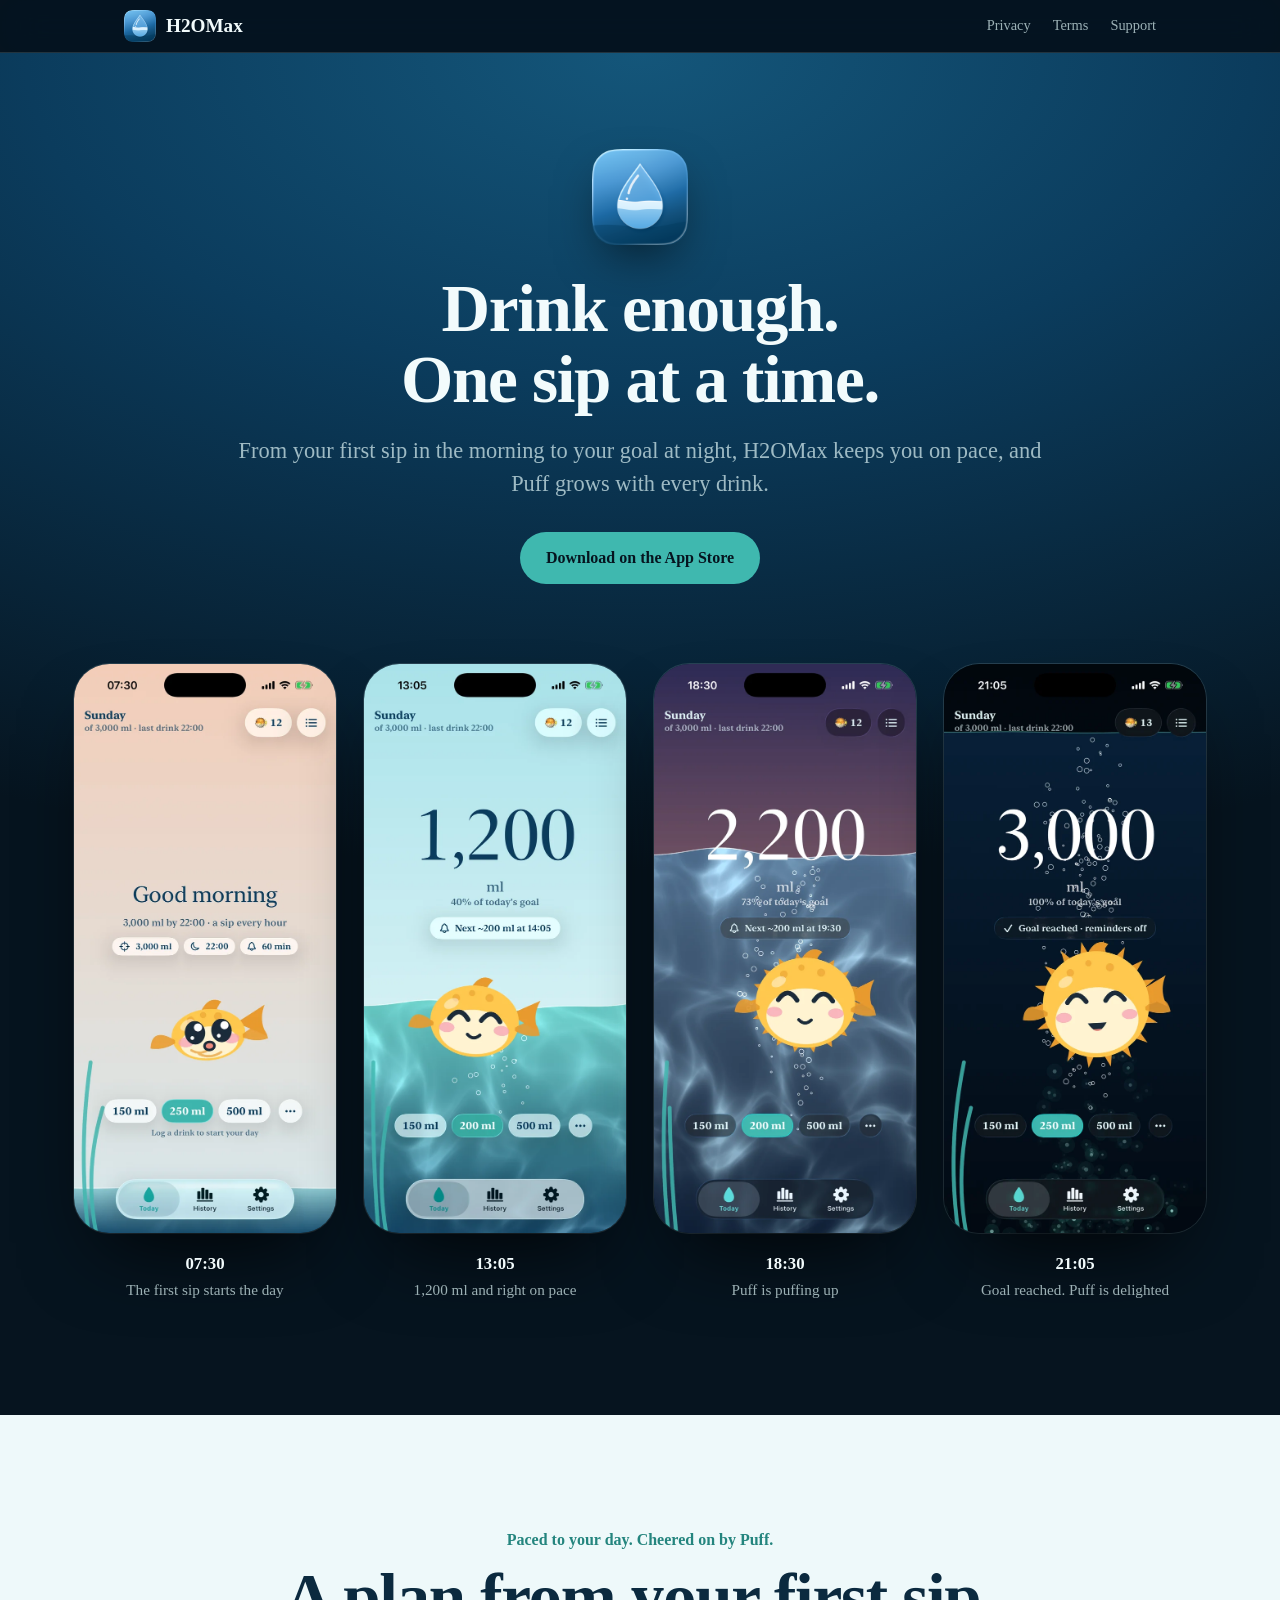
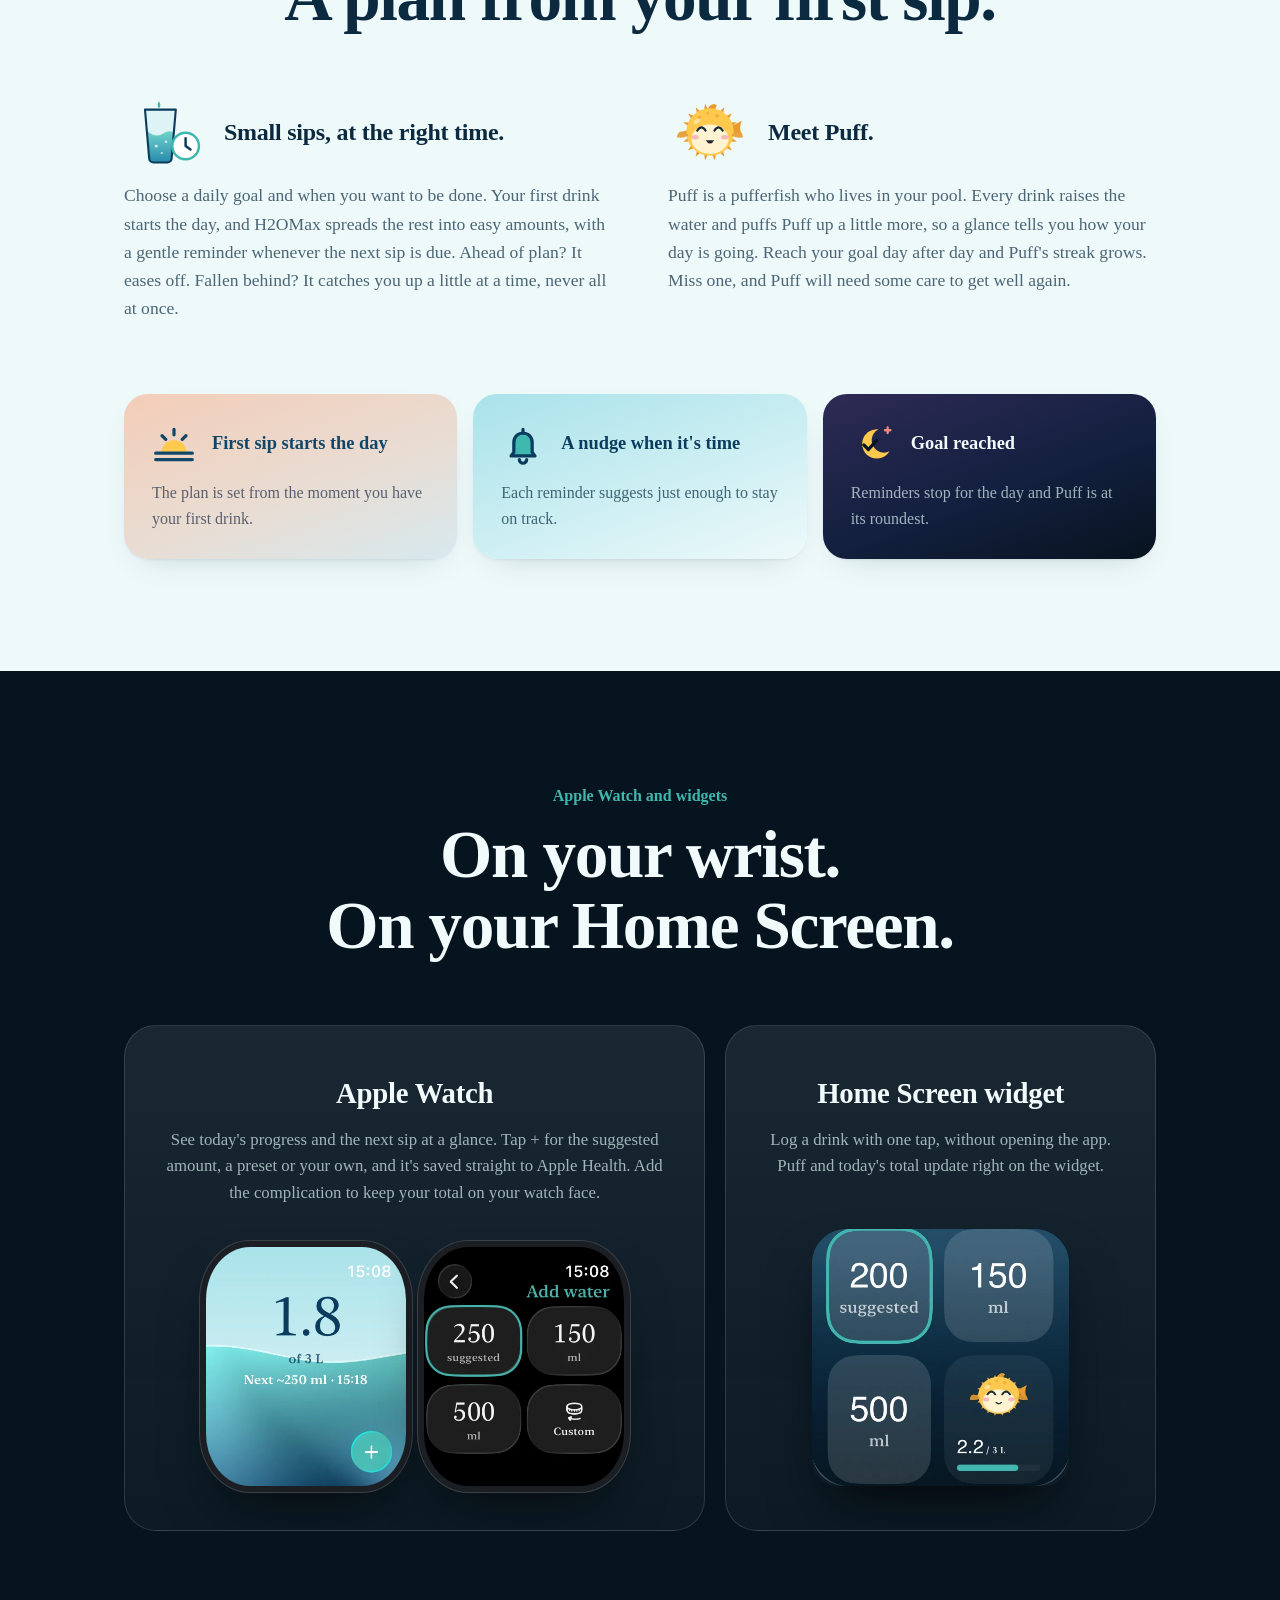
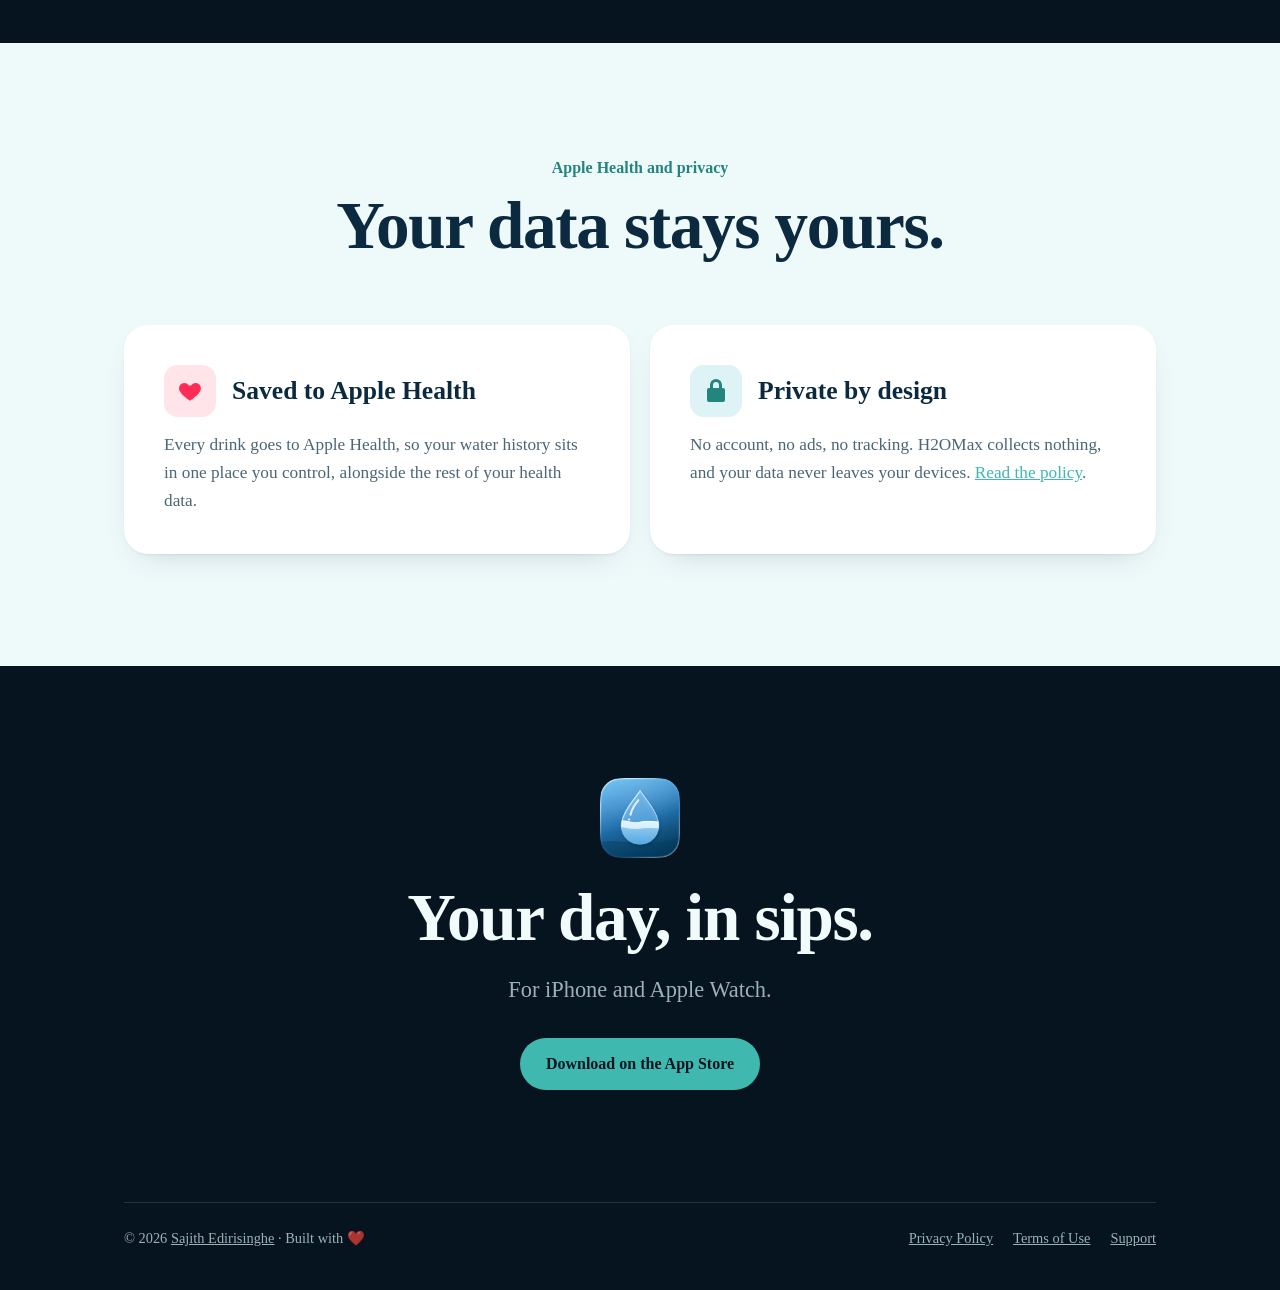
==== commit 32457494: "H2OMax is live: App Store links and Smart App Banner" ====
--- a/index.html
+++ b/index.html
@@ -7,6 +7,7 @@
 <meta name="description" content="H2OMax paces your water through the day, reminds you when it's time for a sip, and saves every drink to Apple Health. With Puff, a pufferfish who lives in your pool.">
 <meta property="og:title" content="H2OMax — drink enough water, one sip at a time">
 <meta property="og:image" content="https://sajith.me/h2omax-app/img/icon.png">
+<meta name="apple-itunes-app" content="app-id=6829293329">
 <link rel="icon" href="img/icon.png">
 <link rel="stylesheet" href="style.css">
 </head>
@@ -26,7 +27,7 @@
       <img class="icon" src="img/icon.png" alt="H2OMax app icon" width="96" height="96">
       <h1 class="headline">Drink enough.<br>One sip at a time.</h1>
       <p class="lede">From your first sip in the morning to your goal at night, H2OMax keeps you on pace, and Puff grows with every drink.</p>
-      <a class="badge" href="#">Coming soon to the App Store</a>
+      <a class="badge" href="https://apps.apple.com/app/id6829293329">Download on the App Store</a>
     </div>
     <div class="day">
       <figure>
@@ -120,7 +121,7 @@
       <img class="icon" src="img/icon.png" alt="" width="80" height="80" loading="lazy">
       <h2 class="headline">Your day, in sips.</h2>
       <p class="lede">For iPhone and Apple Watch.</p>
-      <a class="badge" href="#">Coming soon to the App Store</a>
+      <a class="badge" href="https://apps.apple.com/app/id6829293329">Download on the App Store</a>
     </div>
   </section>
 </main>
--- a/style.css
+++ b/style.css
@@ -39,7 +39,8 @@
 /* Hero: the day in four screenshots, dawn to night */
 .hero { padding: 96px 0 0; overflow: hidden; background: radial-gradient(120% 60% at 50% 0%, #14567A 0%, var(--tide) 40%, var(--ink) 100%); }
 .hero .icon { width: 96px; height: 96px; border-radius: 22px; margin: 0 auto 28px; box-shadow: 0 20px 50px -16px rgba(0,0,0,.7); }
-.badge { display: inline-block; margin-top: 32px; padding: 13px 26px; border-radius: 999px; background: var(--lagoon); color: var(--ink); font-weight: 600; text-decoration: none; }
+.badge { display: inline-block; margin-top: 32px; padding: 13px 26px; border-radius: 999px; background: var(--lagoon); color: var(--ink); font-weight: 600; text-decoration: none; transition: transform .15s, background .15s; }
+.badge:hover { background: #57CBC2; transform: translateY(-1px); }
 .day { display: grid; grid-template-columns: repeat(4, 1fr); gap: 28px; margin: 80px auto 0; max-width: 1180px; padding: 0 24px 112px; }
 .day figure { margin: 0; text-align: center; }
 .day figcaption { margin-top: 18px; font-size: .95rem; color: var(--sub); }
@@ -123,7 +124,7 @@
 .pair .step { display: grid; grid-template-columns: auto 1fr; column-gap: 16px; align-items: center; align-content: start; }
 .pair .step h3 { margin: 0; }
 .pair .step p { grid-column: 1 / -1; margin-top: 14px; }
-@media (max-width: 640px) {
+@media (max-width: 820px) {
   footer { flex-direction: column; text-align: center; gap: 12px; }
   footer .legal { margin-left: 0; justify-content: center; }
 }
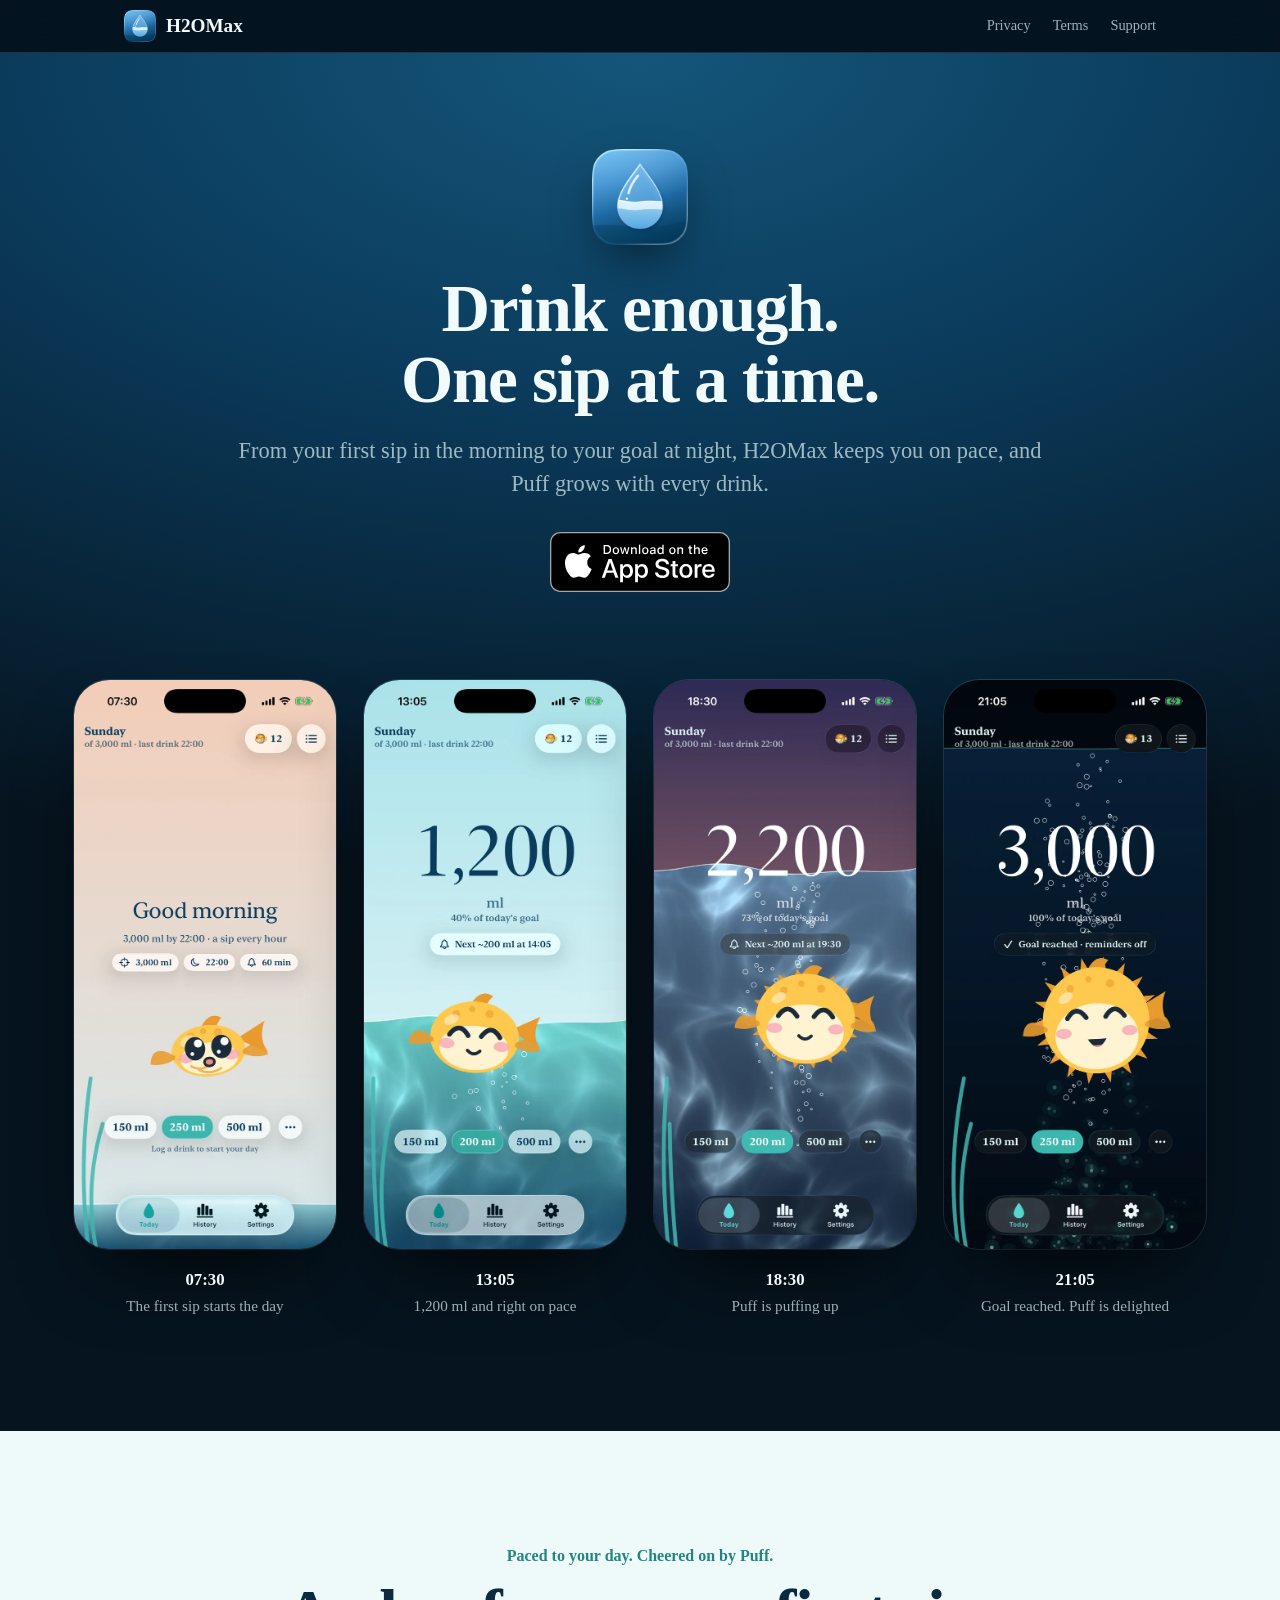
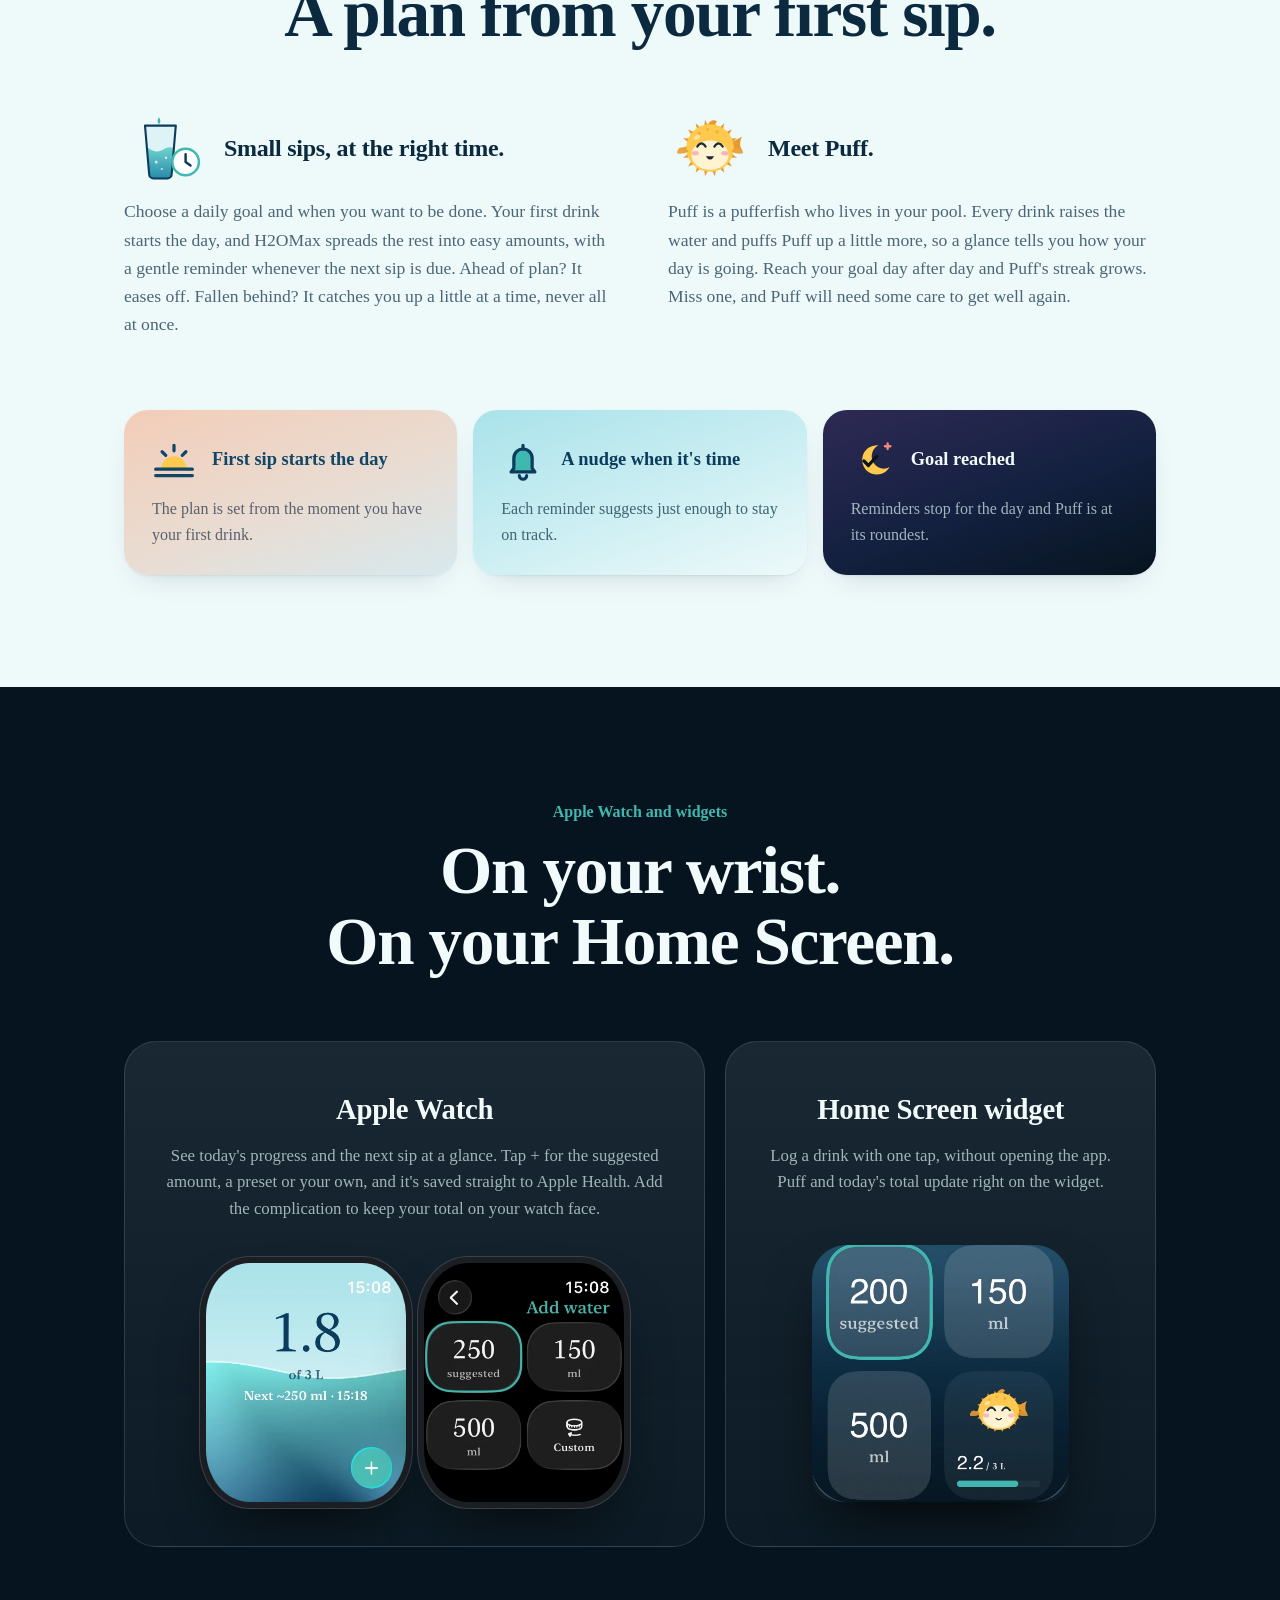
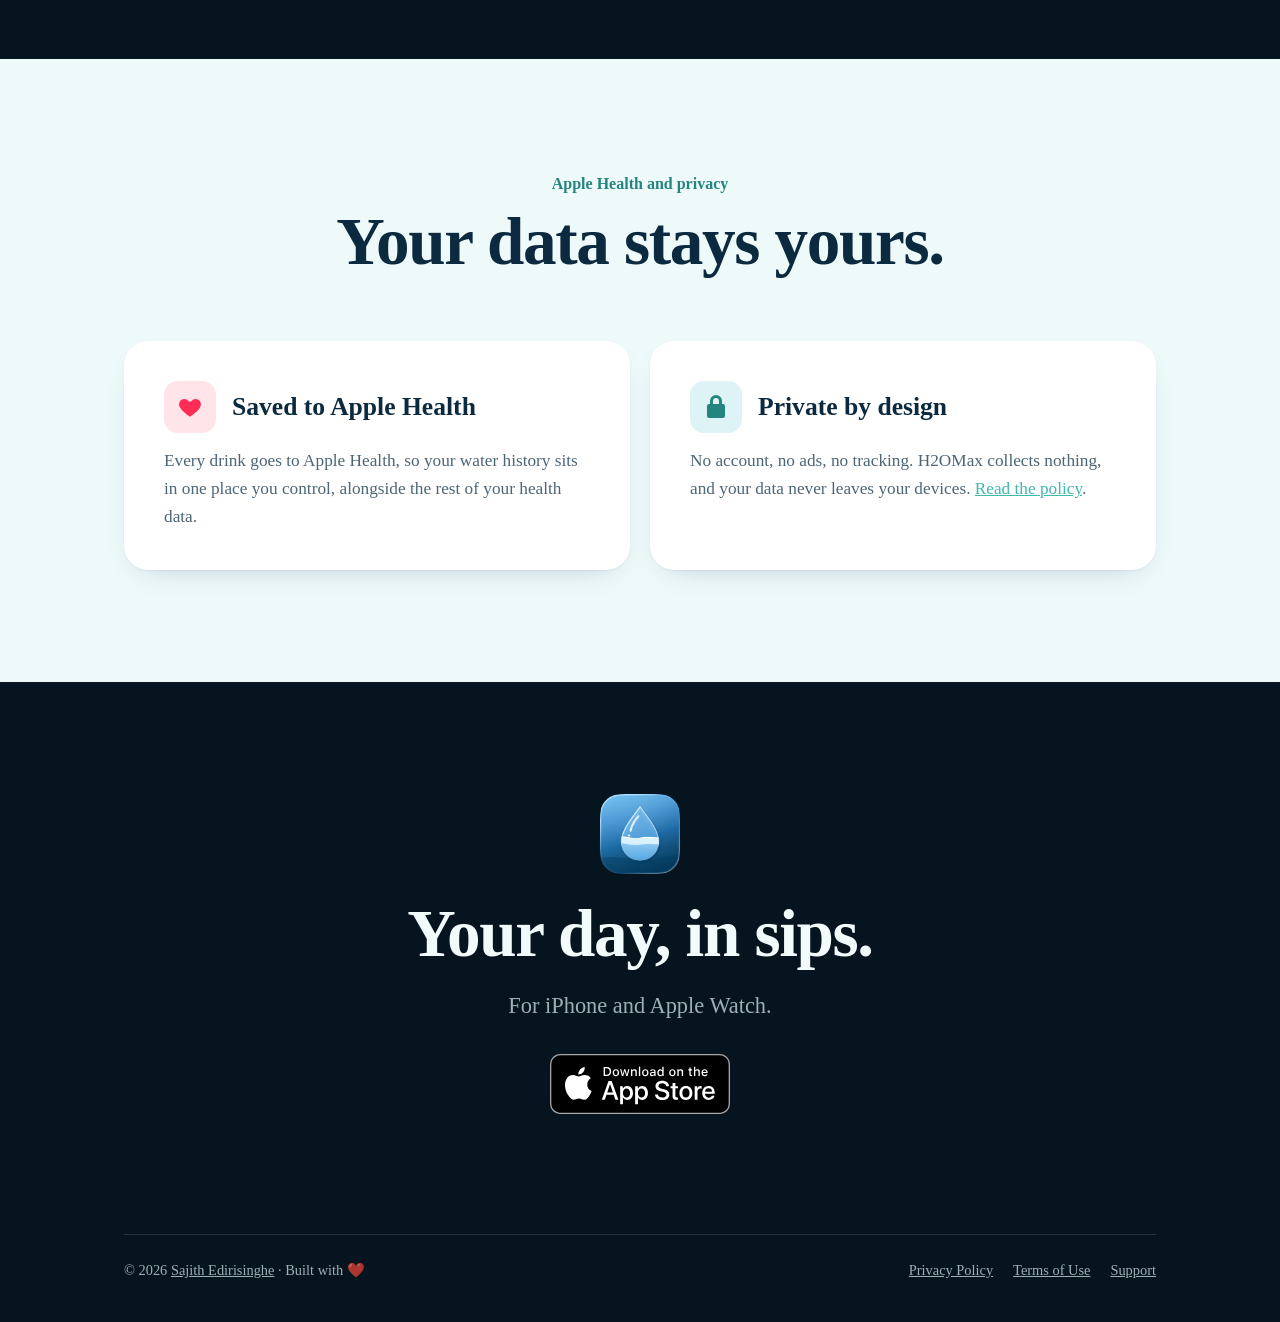
==== commit 0a3f0d85: "Official Download on the App Store badge" ====
--- a/index.html
+++ b/index.html
@@ -27,7 +27,7 @@
       <img class="icon" src="img/icon.png" alt="H2OMax app icon" width="96" height="96">
       <h1 class="headline">Drink enough.<br>One sip at a time.</h1>
       <p class="lede">From your first sip in the morning to your goal at night, H2OMax keeps you on pace, and Puff grows with every drink.</p>
-      <a class="badge" href="https://apps.apple.com/app/id6829293329">Download on the App Store</a>
+      <a class="badge" href="https://apps.apple.com/app/id6829293329"><img src="img/app-store-badge.svg" alt="Download on the App Store" width="180" height="60"></a>
     </div>
     <div class="day">
       <figure>
@@ -121,7 +121,7 @@
       <img class="icon" src="img/icon.png" alt="" width="80" height="80" loading="lazy">
       <h2 class="headline">Your day, in sips.</h2>
       <p class="lede">For iPhone and Apple Watch.</p>
-      <a class="badge" href="https://apps.apple.com/app/id6829293329">Download on the App Store</a>
+      <a class="badge" href="https://apps.apple.com/app/id6829293329"><img src="img/app-store-badge.svg" alt="Download on the App Store" width="180" height="60"></a>
     </div>
   </section>
 </main>
--- a/style.css
+++ b/style.css
@@ -39,8 +39,9 @@
 /* Hero: the day in four screenshots, dawn to night */
 .hero { padding: 96px 0 0; overflow: hidden; background: radial-gradient(120% 60% at 50% 0%, #14567A 0%, var(--tide) 40%, var(--ink) 100%); }
 .hero .icon { width: 96px; height: 96px; border-radius: 22px; margin: 0 auto 28px; box-shadow: 0 20px 50px -16px rgba(0,0,0,.7); }
-.badge { display: inline-block; margin-top: 32px; padding: 13px 26px; border-radius: 999px; background: var(--lagoon); color: var(--ink); font-weight: 600; text-decoration: none; transition: transform .15s, background .15s; }
-.badge:hover { background: #57CBC2; transform: translateY(-1px); }
+.badge { display: inline-block; margin-top: 32px; transition: transform .15s; }
+.badge img { display: block; height: 60px; width: auto; }
+.badge:hover { transform: translateY(-1px); }
 .day { display: grid; grid-template-columns: repeat(4, 1fr); gap: 28px; margin: 80px auto 0; max-width: 1180px; padding: 0 24px 112px; }
 .day figure { margin: 0; text-align: center; }
 .day figcaption { margin-top: 18px; font-size: .95rem; color: var(--sub); }
